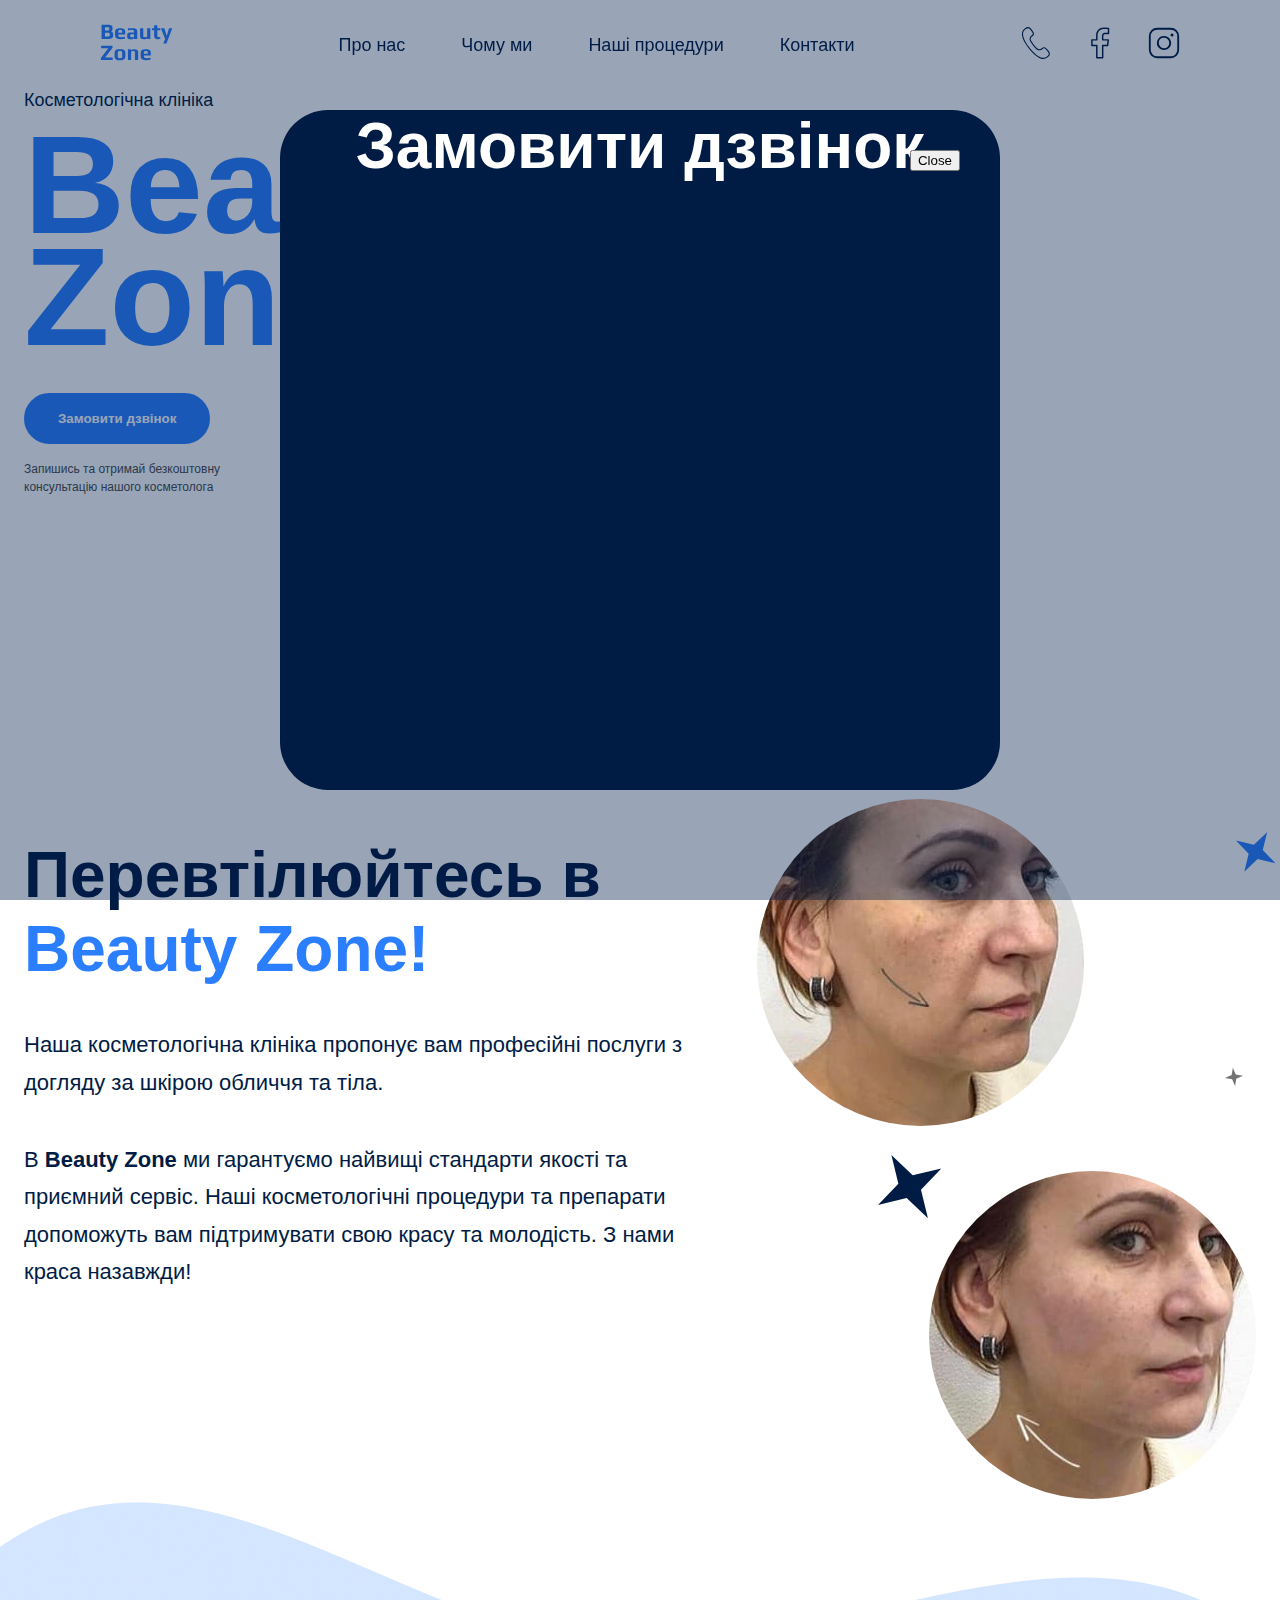
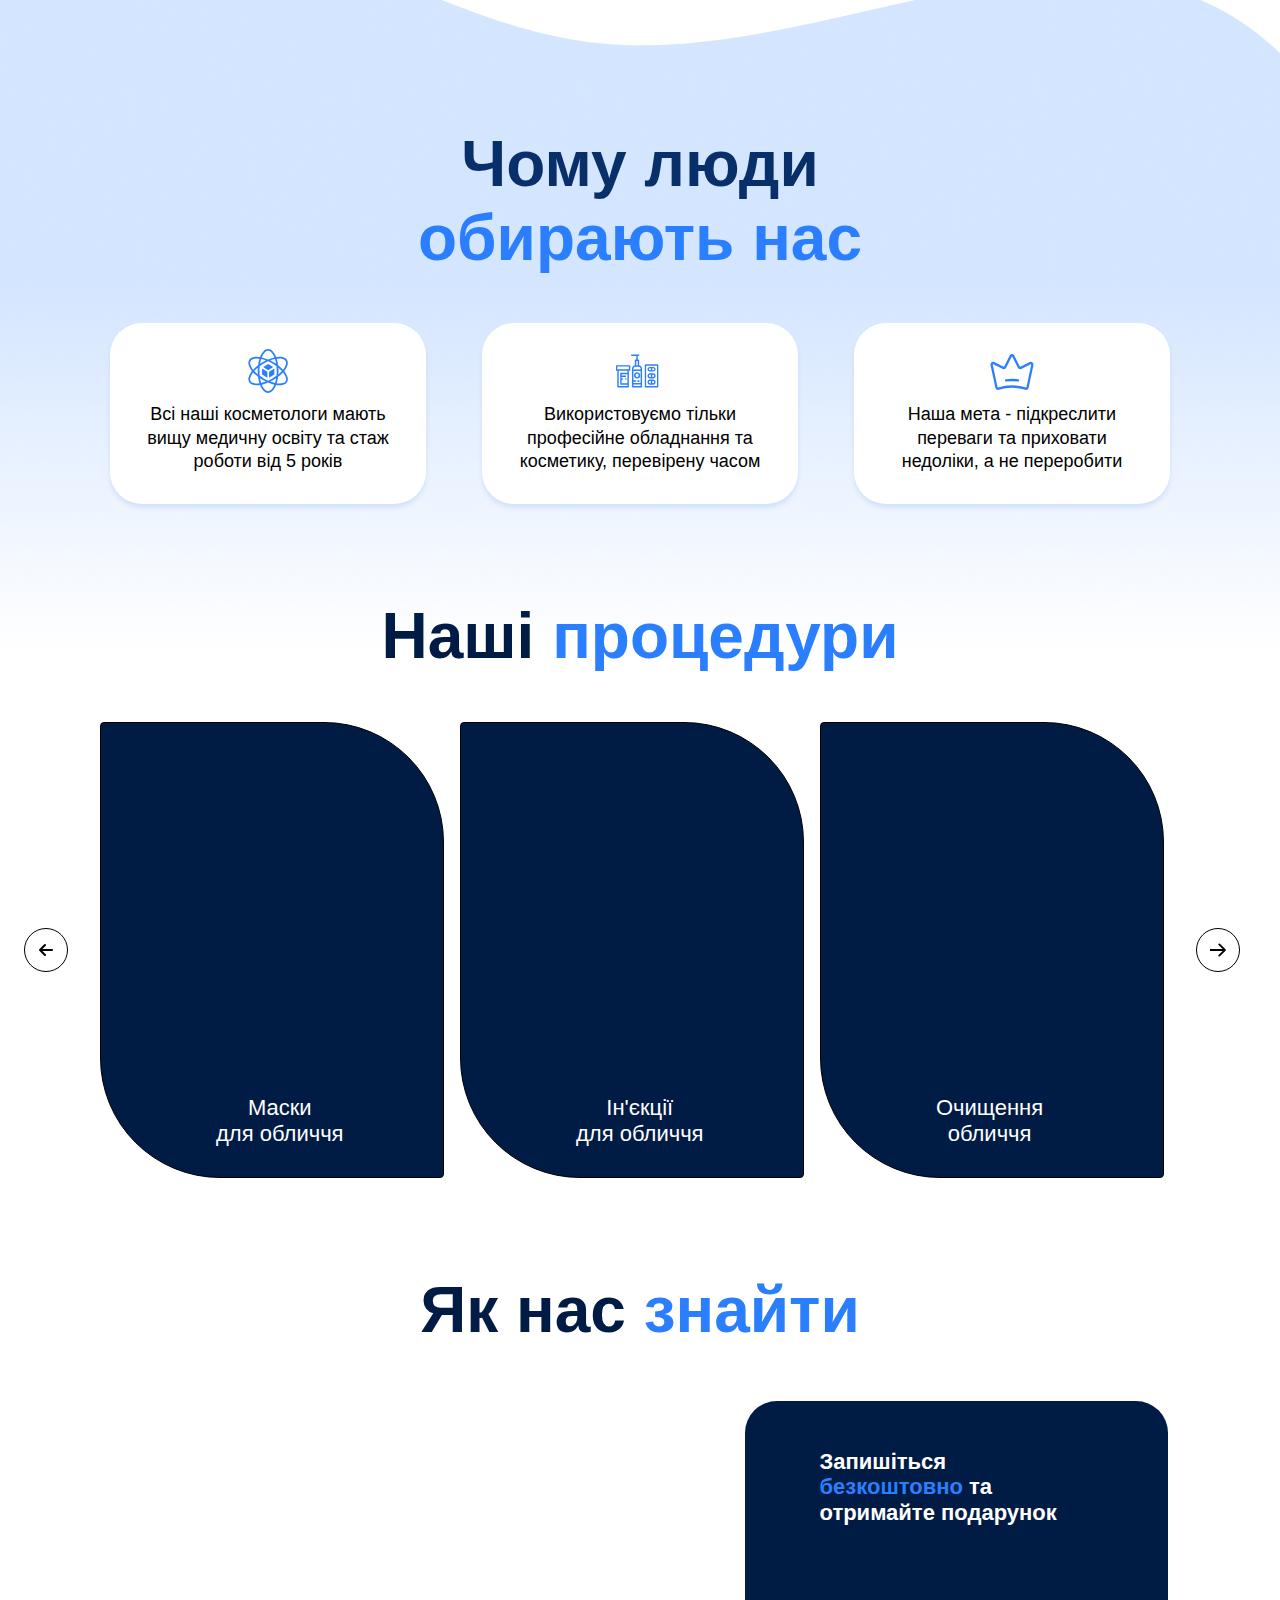
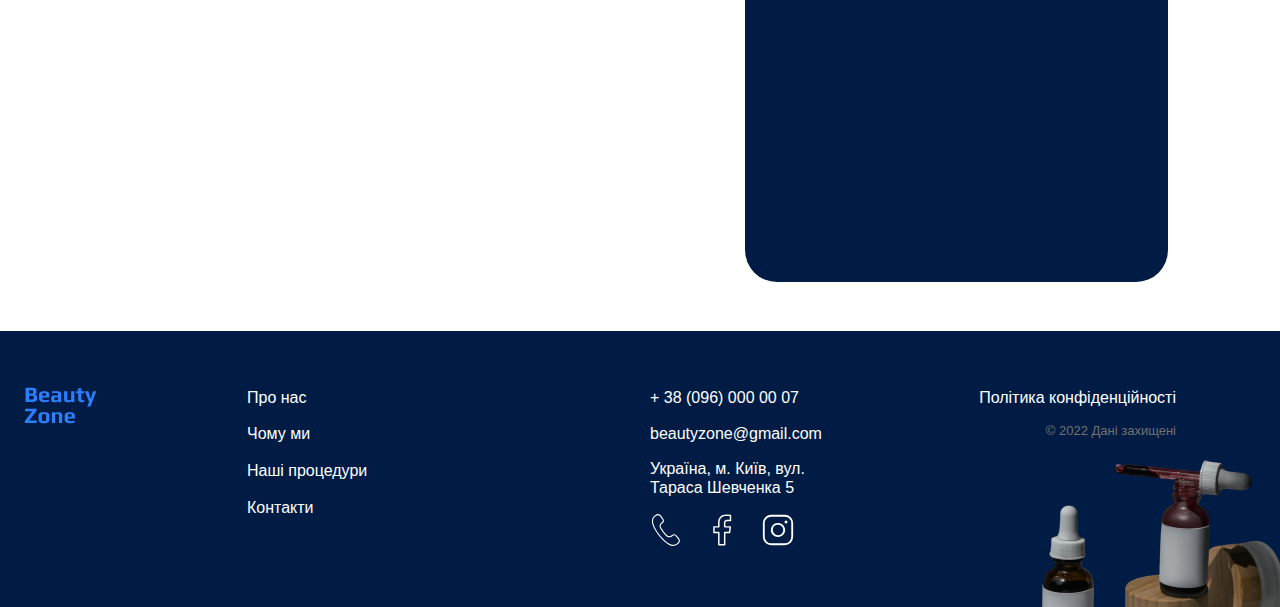
==== index.html @ 02f61cee "Added positions + js script" ====
<!DOCTYPE html>
<html lang="uk">
  <head>
    <meta charset="UTF-8" />
    <meta http-equiv="X-UA-Compatibe" content="IE=edge" />
    <meta name="viewport" content="width=device-width, initial-scale=1.0" />
    <title>beauty zone</title>
    <link rel="stylesheet" href="./Styles/styles.css" />
  </head>
  <body>
    <header class="header">
      <div class="header-container">
        <nav class="header-nav">
          <div class="header-logo">
            <a href="./index.html">
              <img src="./images/logo.svg" alt="logo beauty zone company" />
            </a>
          </div>
          <ul class="header-list">
            <li>
              <a class="header-links" href="#about_us_section">Про нас</a>
            </li>
            <li>
              <a class="header-links" href="#why_people_choose_us_section"
                >Чому ми</a
              >
            </li>
            <li>
              <a class="header-links" href="#Our_procedures_section"
                >Наші процедури</a
              >
            </li>
            <li>
              <a class="header-links" href="#our_location_section">Контакти</a>
            </li>
          </ul>
        </nav>
        <ul class="header-menu">
          <li>
            <a href="tel:+380960000007">
              <svg class="header-icon" width="32" height="32">
                <use href="./images/icons.svg#icon-Phone"></use>
              </svg>
            </a>
          </li>
          <li>
            <a href="https://www.facebook.com/" target="_blank">
              <svg class="header-icon" width="32" height="32">
                <use href="./images/icons.svg#icon-FB"></use>
              </svg>
            </a>
          </li>
          <li>
            <a href="https://www.instagram.com/" target="_blank">
              <svg class="header-icon" width="32" height="32">
                <use href="./images/icons.svg#icon-instagram"></use>
              </svg>
            </a>
          </li>
        </ul>
      </div>
    </header>
    <main>
      <section class="hero-section section">
        <div class="container">
          <div class="main-section-container">
            <p>Косметологічна клініка</p>
            <h1 class="hero-title">beauty zone</h1>
            <button class="modal-btn-open button-order" type="button">
              Замовити дзвінок
            </button>
            <p class="button-description">
              Запишись та отримай безкоштовну консультацію нашого косметолога
            </p>
          </div>
        </div>
      </section>
      <section class="section" id="about_us_section">
        <div class="container">
          <div class="about-us-container">
            <div class="about-us-content">
              <h2 class="about-us-title section-title">
                Перевтілюйтесь в
                <span class="brand-name-accent-light">beauty zone!</span>
              </h2>
              <p class="about-us-text">
                Наша косметологічна клініка пропонує вам професійні послуги з
                догляду за шкірою обличчя та тіла.
              </p>
              <p class="about-us-text">
                B <span class="brand-name-accent-dark">beauty zone</span> ми
                гарантуємо найвищі стандарти якості та приємний сервіс. Наші
                косметологічні процедури та препарати допоможуть вам
                підтримувати свою красу та молодість. З нами краса назавжди!
              </p>
            </div>
            <ol class="faces-exsample">
              <li class="face-before">
                <img
                  class="face-exsample"
                  src="./images/Face_exsample_before.jpg"
                  alt="Foto before"
                />
              </li>
              <li>
                <svg class="star-icon1" width="40" height="40">
                  <use href="./images/icons.svg#icon-Star"></use>
                </svg>
              </li>
              <li>
                <svg class="star-icon2" width="16" height="16">
                  <use href="./images/icons.svg#icon-Star"></use>
                </svg>
              </li>
              <li>
                <svg class="star-icon3" width="64" height="64">
                  <use href="./images/icons.svg#icon-Star"></use>
                </svg>
              </li>
              <li class="face-after">
                <img
                  class="face-exsample"
                  src="./images/face-exsample-after.jpg"
                  alt="Foto after"
                />
              </li>
            </ol>
          </div>
        </div>
      </section>
      <section class="why-us-section section" id="why_people_choose_us_section">
        <div class="container">
          <div class="our-advantages-container">
            <h2 class="why-people-choose-us-title section-title">
              Чому люди <br /><span class="accent">обирають нас</span>
            </h2>
            <ul class="our-advantages">
              <li class="advanteges-list">
                <div class="advanteges-icon">
                  <svg width="48" height="48">
                    <use href="./images/icons.svg#icon-science"></use>
                  </svg>
                </div>
                Всі наші косметологи мають вищу медичну освіту та стаж роботи
                від 5 років
              </li>
              <li class="advanteges-list">
                <div class="advanteges-icon">
                  <svg width="48" height="48">
                    <use href="./images/icons.svg#icon-medic"></use>
                  </svg>
                </div>
                Використовуємо тільки професійне обладнання та косметику,
                перевірену часом
              </li>
              <li class="advanteges-list">
                <div class="advanteges-icon">
                  <svg width="48" height="48">
                    <use href="./images/icons.svg#icon-crown"></use>
                  </svg>
                </div>
                Наша мета - підкреслити переваги та приховати недоліки, а не
                переробити
              </li>
            </ul>
          </div>
        </div>
      </section>
      <section
        class="Our-procedures-section section"
        id="Our_procedures_section"
      >
        <div class="container">
          <h2 class="procedures-title section-title">
            Наші <span class="accent">процедури</span>
          </h2>
          <div class="procedures-container">
            <button class="carousel-button" type="button">
              <svg width="16" height="16">
                <use href="./images/icons.svg#icon-arrow-left2"></use>
              </svg>
            </button>
            <ul class="Our_procedures_list">
              <li class="procedures-item">
                <article class="procedures-card">
                  <p class="card-text">Маски <br />для обличчя</p>
                </article>
              </li>
              <li class="procedures-item">
                <article class="procedures-card">
                  <p class="card-text">Ін'єкції <br />для обличчя</p>
                </article>
              </li>
              <li class="procedures-item">
                <article class="procedures-card">
                  <p class="card-text">Очищення <br />обличчя</p>
                </article>
              </li>
            </ul>
            <button class="carousel-button forward" type="button">
              <svg width="16" height="16">
                <use href="./images/icons.svg#icon-Arrow"></use>
              </svg>
            </button>
          </div>
        </div>
      </section>
      <section class="our-location section" id="our_location_section">
        <div class="container">
          <h2 class="section-title">
            Як нас <span class="accent">знайти</span>
          </h2>
          <div class="our-location-content">
            <iframe
              class="contact-us-map"
              src="https://www.google.com/maps/embed?pb=!1m18!1m12!1m3!1d555.0242548450634!2d30.774650626445712!3d50.50676668062471!2m3!1f0!2f0!3f0!3m2!1i1024!2i768!4f13.1!3m3!1m2!1s0x40d4d97de411b701%3A0x48116b28f7f00d94!2sTarasa%20Shevchenka%20St%2C%205%2C%20Brovary%2C%20Kyivs&#39;ka%20oblast%2C%20Ukraine%2C%2007400!5e0!3m2!1sen!2spl!4v1725484179858!5m2!1sen!2spl"
              width="600"
              height="482"
              style="border: 0"
              allowfullscreen=""
              loading="lazy"
              referrerpolicy="no-referrer-when-downgrade"
            ></iframe>
            <div class="submit-form">
              <p class="Contact_us">
                Запишіться <span class="accent">безкоштовно</span> та отримайте
                подарунок
              </p>
            </div>
          </div>
        </div>
      </section>
    </main>
    <footer class="footer">
      <div class="container">
        <div class="footer-container">
          <nav class="footer-nav">
            <div class="footer-logo">
              <a href="./index.html">
                <img src="./images/logo.svg" alt="logo beauty zone company" />
              </a>
            </div>
            <ul class="nav-list">
              <li>
                <a class="footer-links" href="#about_us_section">Про нас</a>
              </li>
              <li>
                <a class="footer-links" href="#why_people_choose_us_section"
                  >Чому ми</a
                >
              </li>
              <li>
                <a class="footer-links" href="#Our_procedures_section"
                  >Наші процедури</a
                >
              </li>
              <li>
                <a class="footer-links" href="#our_location_section"
                  >Контакти</a
                >
              </li>
            </ul>
          </nav>
          <address class="address">
            <ul class="address-list">
              <li>
                <a class="footer-links" href="tel:+380960000007"
                  >+ 38 (096) 000 00 07</a
                >
              </li>
              <li>
                <a class="footer-links" href="mailto:beautyzone@gmail.com"
                  >beautyzone@gmail.com</a
                >
              </li>
              <li>
                <a
                  class="footer-links"
                  href="https://maps.app.goo.gl/eYzPLFmR4K119grXA"
                  target="_blank"
                  >Україна, м. Київ, вул. Тараса Шевченка 5</a
                >
              </li>
              <ul class="footer-icons">
                <li>
                  <a href="tel:+380960000007">
                    <svg class="footer-icon" width="32" height="32">
                      <use href="./images/icons.svg#icon-Phone"></use>
                    </svg>
                  </a>
                </li>
                <li>
                  <a href="https://www.facebook.com/" target="_blank">
                    <svg class="footer-icon" width="32" height="32">
                      <use href="./images/icons.svg#icon-FB"></use>
                    </svg>
                  </a>
                </li>
                <li>
                  <a href="https://www.instagram.com/" target="_blank">
                    <svg class="footer-icon" width="32" height="32">
                      <use href="./images/icons.svg#icon-instagram"></use>
                    </svg>
                  </a>
                </li>
              </ul>
            </ul>
            <div class="address-info">
              <a class="footer-links" href="#">Політика конфіденційності</a>
              <p class="footer-copyright">&copy; 2022 Дані захищені</p>
            </div>
          </address>
        </div>
      </div>
    </footer>
    <div class="backdrop">
      <div class="modal">
        <button class="modal-btn-close" type="button">Close</button>

        <h2 class="modal-header">Замовити дзвінок</h2>
      </div>
    </div>
    <script src="./js/modal.js"></script>
  </body>
</html>
---- Styles/styles.css ----
/* Fonts */

@font-face {
  font-display: swap;
  font-family: "Play";
  font-style: normal;
  font-weight: 400;
  src: url("../fonts/play-v19-cyrillic_cyrillic-ext_latin-regular.woff2")
    format("woff2");
}

@font-face {
  font-display: swap;
  font-family: "Play";
  font-style: normal;
  font-weight: 700;
  src: url("../fonts/play-v19-cyrillic_cyrillic-ext_latin-700.woff2")
    format("woff2");
}
@font-face {
  font-display: swap;
  font-family: "Roboto";
  font-style: normal;
  font-weight: 400;
  src: url("../fonts/roboto-v32-cyrillic_cyrillic-ext_latin-regular.woff2")
    format("woff2");
}

@font-face {
  font-display: swap;
  font-family: "Roboto";
  font-style: normal;
  font-weight: 500;
  src: url("../fonts/roboto-v32-cyrillic_cyrillic-ext_latin-500.woff2")
    format("woff2");
}
/* Colors of project  */
:root {
  --Color-brand-light: #2b7fff;
  --Color-brand-dark: #011c44;
  --Color-white: #ffffff;
  --Color-black: #000000;
  --Color-grey: #747272;
  --Button-description: #4a4a4a;
}

/* Common styles */
*,
*::after,
*::before {
  box-sizing: border-box;
}
h1,
h2,
h3,
h4,
h5,
h6,
p {
  margin-top: 0;
}
a {
  display: inline-block;
}
ol,
ul {
  margin: 0;
  padding: 0;
  list-style-type: none;
}
.section {
  padding: 48px 0;
}
.container {
  width: 100%;
  max-width: 1288px;
  margin: 0 auto;
  padding: 0 24px;
}
/* Body */
body {
  color: var(--Color-brand-dark);
  font-family: "Roboto", sans-serif;
  font-size: 18px;
  font-weight: 400;
  line-height: 1.17;
  margin: 0;
  background-color: transparent;
}
address {
  font-style: normal;
}
/* header section */
.header {
  position: fixed;
  top: 0;
  width: 100%;
  z-index: 1;
  backdrop-filter: blur(10px);
}
.header-container {
  display: flex;
  align-items: center;
  gap: 20px;
  margin: 0 100px;

  padding: 24px 0;
}
.header-nav {
  display: flex;
  align-items: center;
  flex-grow: 1;
  gap: 20px;
}
.header-logo {
  flex-grow: 1;
}
.header-list {
  display: flex;
  align-items: center;
  flex-grow: 1;
  gap: 56px;
  justify-content: end;
}
.header-menu {
  display: flex;
  align-items: center;
  flex-grow: 1;
  gap: 32px;
  justify-content: right;
}
/* Header-links */
.header-links {
  color: var(--Color-brand-dark);
  text-decoration: none;
}
.header-links:hover {
  color: var(--Color-brand-light);
}
.header-icon {
  fill: var(--Color-brand-dark);
}

/* Main section */
.hero-section {
  position: relative;
  background-image: url("../Images/header-image.png");
  background-repeat: no-repeat;
  background-size: cover;
  padding-top: 90px;
}
.main-section-container {
  /* display: flex; */
  max-width: 529px;
  padding-bottom: 195px;
}
.main-content {
  max-width: 529px;
}

/* Hero title */
.hero-title {
  margin-bottom: 40px;
  color: var(--Color-brand-light);
  text-transform: capitalize;
  font-family: "Play", sans-serif;
  font-size: 140px;
  font-weight: 700;
  line-height: 0.8;
}

/* Button */
.button-order {
  padding: 16px 32px;
  margin-bottom: 16px;
  max-width: 219px;
  background: var(--Color-brand-light);
  border: 2px solid var(--Color-brand-light);
  border-radius: 32px;

  color: var(--Color-white);
  font-weight: 600;
  cursor: pointer;
}
.button-order:hover {
  background-color: transparent;
  color: var(--Color-brand-dark);
}
/* Button description */
.button-description {
  max-width: 219px;
  color: var(--Button-description);
  font-size: 12px;
  line-height: 1.5;
}

/* Titles of sections */
.section-title {
  font-family: "Play", sans-serif;
  color: var(--Color-brand-dark);
  text-align: center;
  font-size: 64px;
  font-weight: 700;
  line-height: 1.15;
}
/* Перевтілюйтесь в beauty zone!  section - ABOUT US */
.about-us-container {
  display: flex;
  gap: 32px;
}
.about-us-content {
  margin-top: 40px;
  max-width: 710px;
}
.about-us-title {
  margin-bottom: 40px;
  text-align: left;
}
.section-title .brand-name-accent-light {
  color: var(--Color-brand-light);
  text-transform: capitalize;
}
.about-us-text {
  margin-bottom: 40px;
  font-size: 22px;
  line-height: 1.7;
}
.about-us-text .brand-name-accent-dark {
  color: var(--Color-brand-dark);
  text-transform: capitalize;
  font-weight: 600;
}
.faces-exsample {
  position: relative;
  display: flex;
  flex-wrap: wrap;
}
.star-icon1 {
  position: absolute;
  top: 33px;
  right: -20px;
  fill: var(--Color-brand-light);
  rotate: -30deg;
}
.star-icon2 {
  position: absolute;
  top: 270px;
  right: 14px;
  fill: var(--Color-grey);
  rotate: 23deg;
}
.star-icon3 {
  position: absolute;
  top: 356px;
  left: 121px;
  fill: var(--Color-brand-dark);
}
.face-after {
  padding: 40px 0 0 172px;
}
.face-exsample {
  border: none;
  border-radius: 50%;
}
/* Чому люди обирають нас section */
.why-us-section {
  position: relative;
  padding-top: 176px;
}
.why-us-section::before {
  position: absolute;
  top: -50px;
  background-image: url("../images/background-why-us2.png");
  background-repeat: round;
  width: 100%;
  height: 1507px;
  content: "";
}
.why-people-choose-us-title {
  margin-bottom: 48px;
}
.section-title .accent {
  color: var(--Color-brand-light);
}
.our-advantages {
  display: flex;
  gap: 56px;
  justify-content: center;
  color: var(--Color-black);
  line-height: 1.3;
}
.advanteges-list {
  position: relative;
  box-shadow: 0px 4px 4px 0 #a8c6f561;
  /* border: 1px solid black; remove */
  border-radius: 32px;
  max-width: 316px;
  height: 181px;
  padding: 24px 32px;
  text-align: center;
  background-color: var(--Color-white);
}
.advanteges-icon {
  display: flex;
  align-items: center;
  justify-content: center;
  margin-bottom: 8px;
  fill: var(--Color-brand-light);
}
/* Наші процедури section */
.procedures-container {
  display: flex;
  align-items: center;
  gap: 32px;
}
.Our_procedures_list {
  display: flex;
  gap: 16px;
  justify-content: space-between;

  color: var(--Color-white);
  font-size: 22px;
}
.procedures-title {
  margin-bottom: 48px;
}
.procedures-item {
  flex-basis: calc((100% - 40px) / 3);
}
.procedures-card {
  display: flex;
  height: 456px;
  width: 344px;
  border: 1px solid var(--Color-black); /* remove */
  border-radius: 4px 120px;
  background-color: var(--Color-brand-dark);
}
.card-text {
  padding: 372px 77px 32px 115px;
  text-align: center;
}
/* Carousel button */

.carousel-button {
  display: flex;
  align-items: center;
  justify-content: center;
  flex-shrink: 0;
  width: 44px;
  height: 44px;
  background-color: transparent;
  border-radius: 50%;
  border: 1px solid var(--Color-black);
  fill: var(--Color-black);
  cursor: pointer;
}
.carousel-button:hover {
  background-color: var(--Color-brand-light);
  fill: var(--Color-white);
  border: 1px solid var(--Color-white);
}
.forward {
  rotate: 180deg;
}

/* Як нас знайти section */

.our-location-content {
  display: flex;
  gap: 32px;
  justify-content: center;
}
.submit-form {
  max-width: 423px;
  height: 481px;
  background-image: url("../Images/submit-dorm-background.png");
  background-color: var(--Color-brand-dark);
  padding: 48px 57px;
  border-radius: 32px;
}
.Contact_us {
  max-width: 310px;
  padding: 0px 18px 333px 18px;
  margin-bottom: 0px;

  color: var(--Color-white);
  font-size: 22px;
  font-weight: 600;
}
.contact-us-map {
  border-radius: 32px;
}
.Contact_us .accent {
  color: var(--Color-brand-light);
}
/* Footer */
.footer {
  position: relative;
  padding: 56px 0;
  margin: 0;
  background-image: url("../Images/footer-background.png");
  background-repeat: no-repeat;
  background-size: cover;
  background-position: center;
  background-color: var(--Color-brand-dark);
}
.footer::after {
  position: absolute;
  right: 0;
  bottom: 0;
  background-image: url("../images/footer-image.png");
  background-repeat: no-repeat;
  width: 247px;
  height: 152px;
  content: "";
}

.footer-container {
  display: flex;
  gap: 20px;
}
.footer-nav,
.address {
  display: flex;
  flex-basis: 50%;
  gap: 20px;
  justify-content: flex-start;
}
.footer-logo,
.nav-list,
.address-list {
  flex-basis: 50%;
  max-width: 203px;
}
.footer-icons {
  display: flex;
  gap: 24px;
}
.footer-links {
  margin-bottom: 16px;
  color: var(--Color-white);
  text-decoration: none;
  font-size: 16px;
}
.footer-links:hover {
  color: var(--Color-brand-light);
}
.footer-icon {
  fill: var(--Color-white);
}
.address-info {
  flex-basis: 50%;
  text-align: end;
}

.footer-copyright {
  color: var(--Color-grey);
  font-size: 13px;
}
.backdrop {
  position: fixed;
  z-index: 2;
  top: 0;
  right: 0;
  bottom: 0;
  left: 0;
  display: flex;
  align-items: center;
  justify-content: center;
  background-color: rgba(1, 31, 74, 0.4);
}
.backdrop.is-hidden {
  opacity: 0;
  visibility: hidden;
  pointer-events: none;
}
.modal {
  position: relative;
  width: 720px;
  height: 680px;
  background-image: url(../Images/submit-dorm-background.png);
  background-color: var(--Color-brand-dark);
  border-radius: 48px;
}
.modal-btn-close {
  position: absolute;
  top: 40px;
  right: 40px;
}
.modal-content {
  max-width: 435px;
}
.modal-text {
  color: var(--Color-white);
  text-align: center;
}
.modal-header {
  font-family: "Play", sans-serif;
  color: var(--Color-white);
  text-align: center;
  font-size: 64px;
  font-weight: 700;
  line-height: 1.15;
}
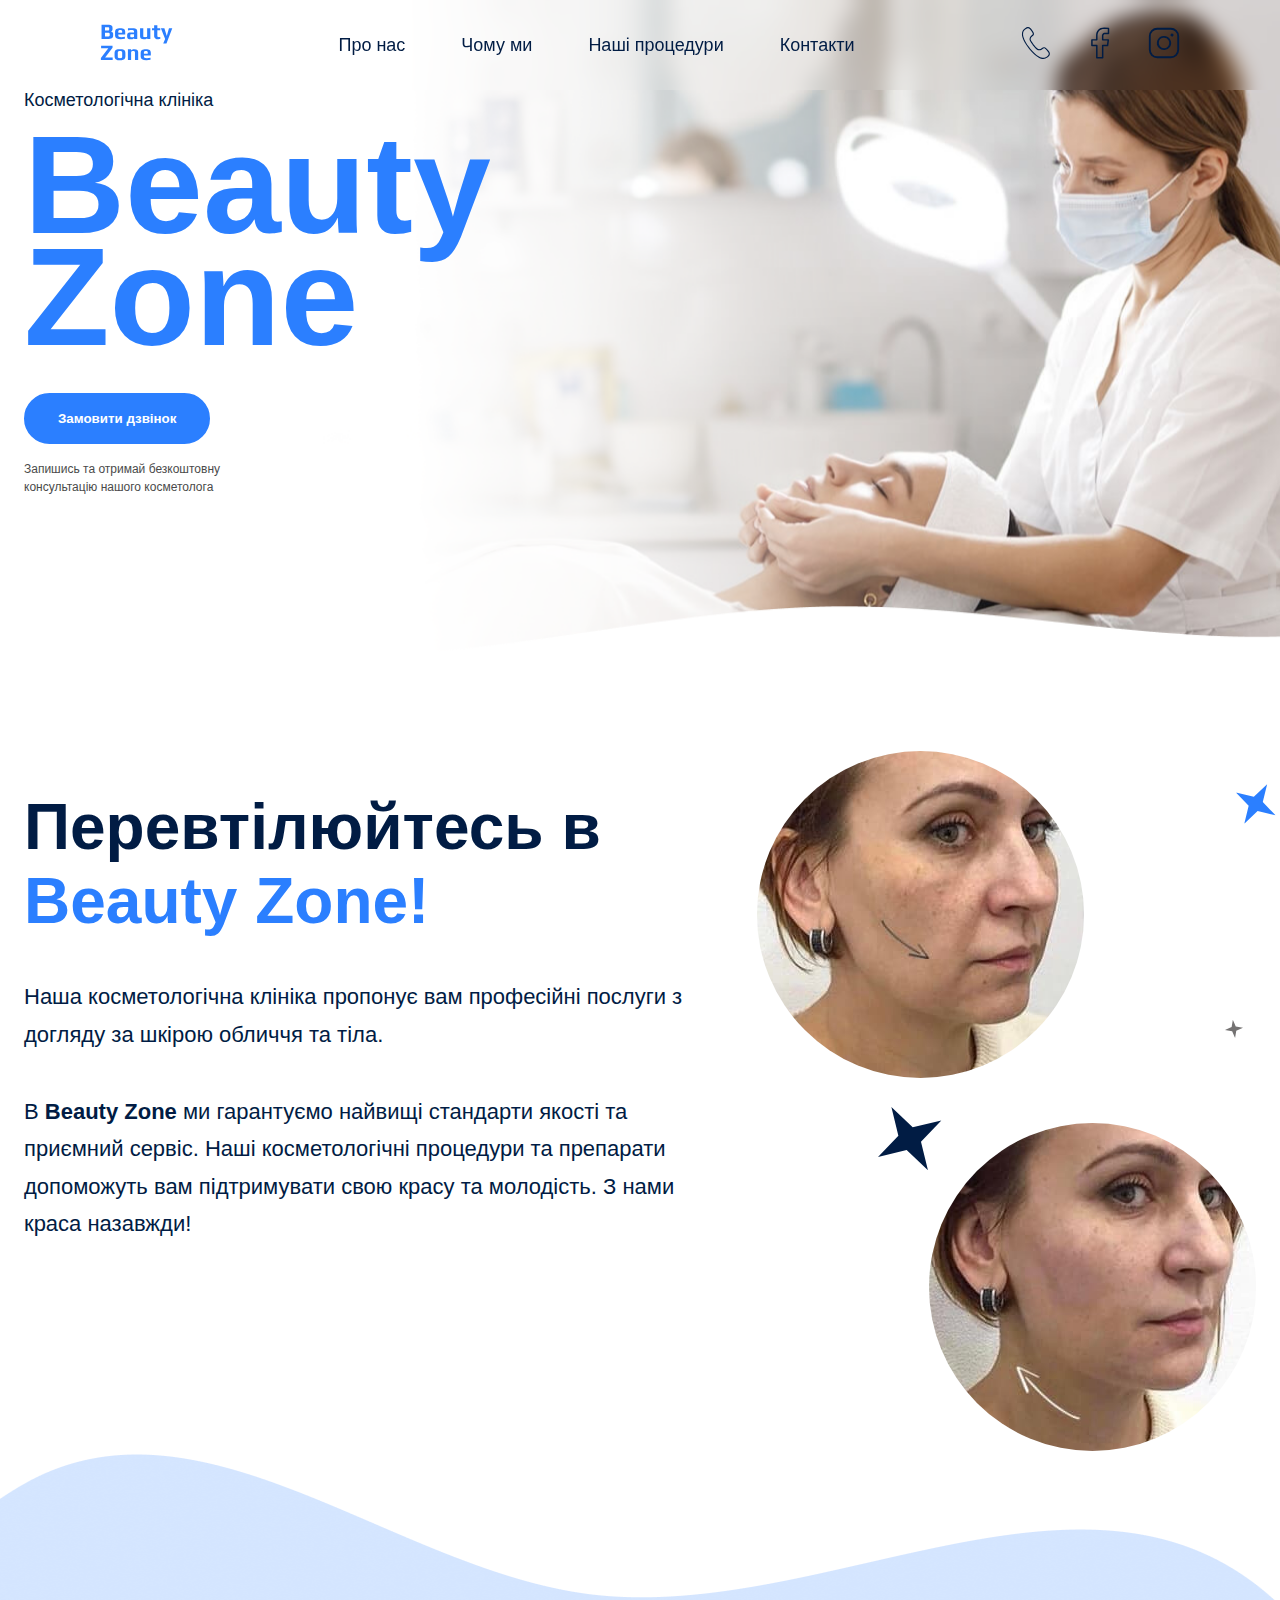
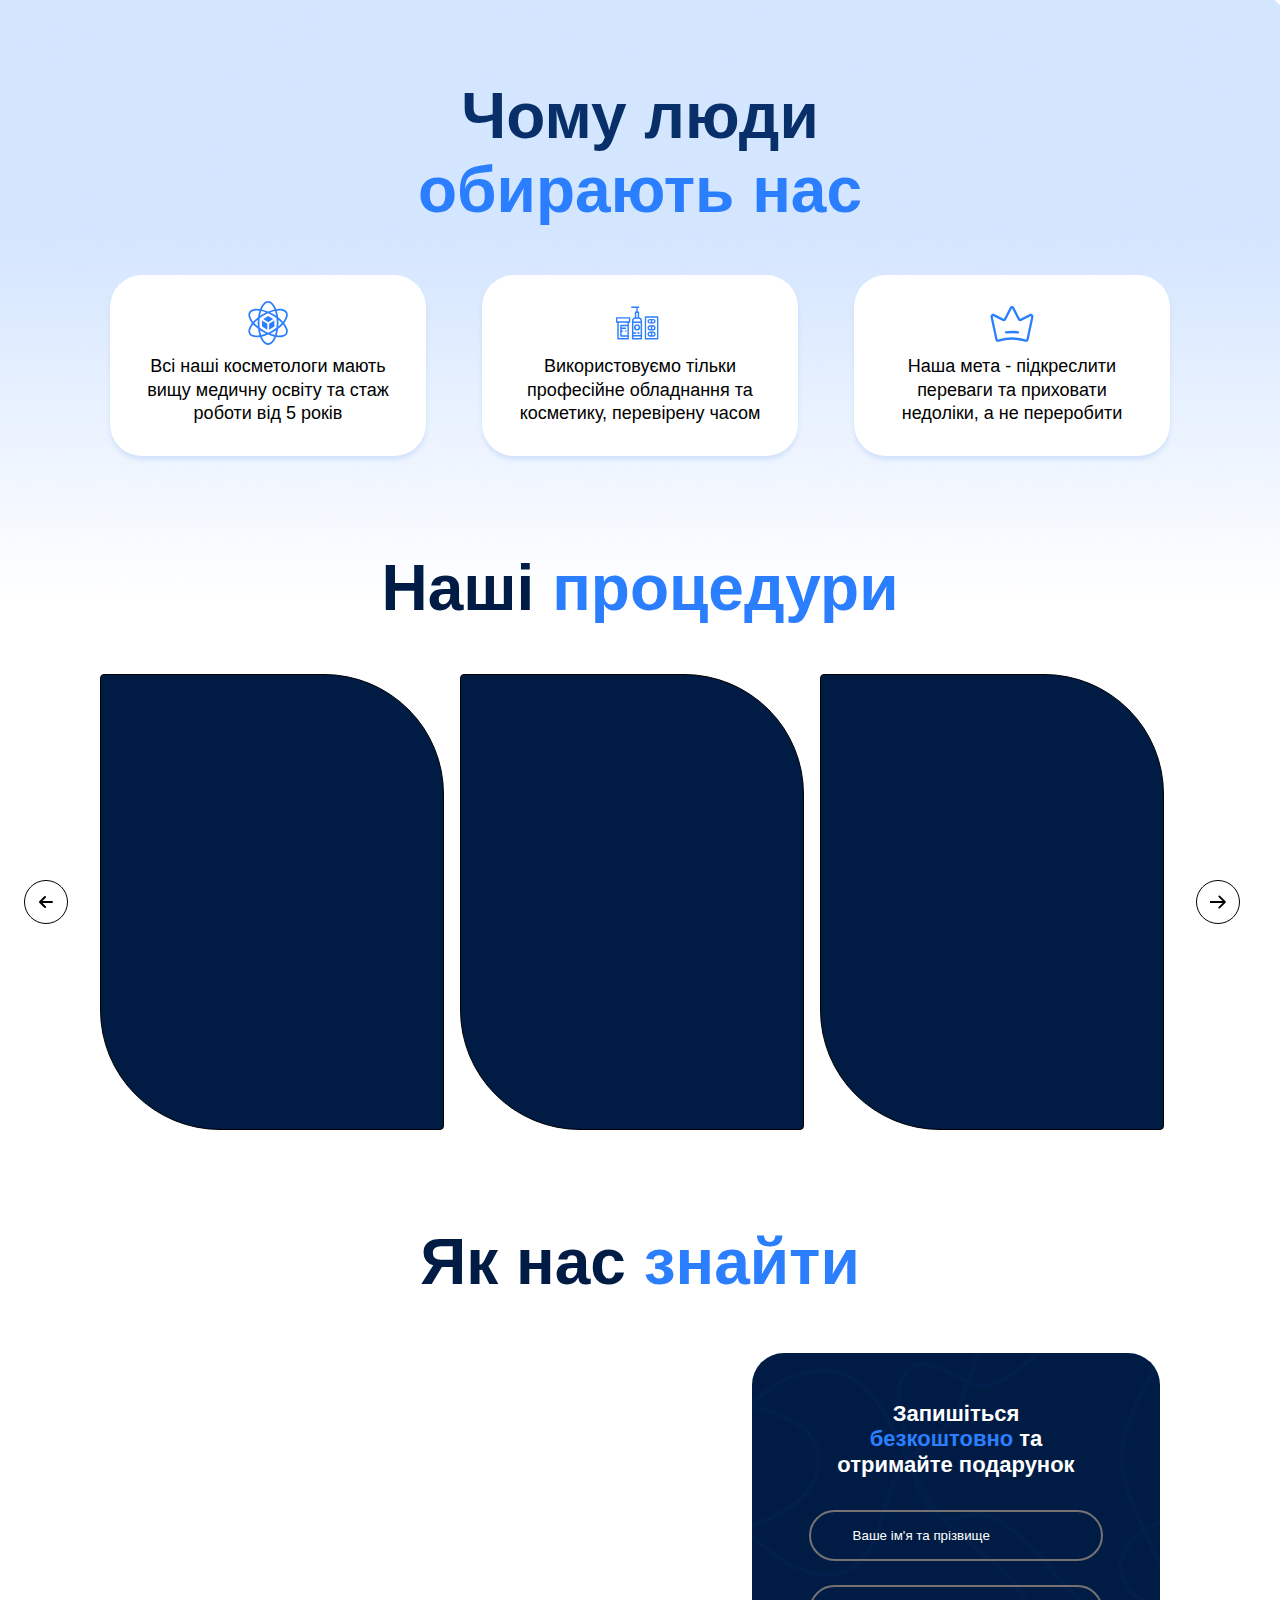
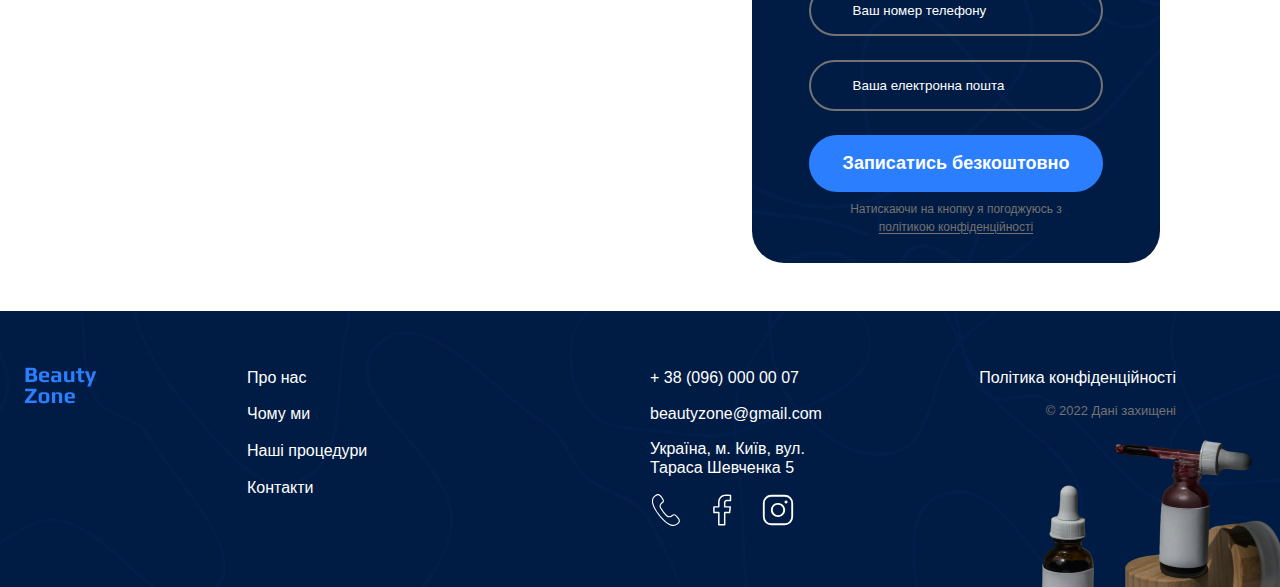
==== commit 11e21841: "Complete filling form" ====
--- a/index.html
+++ b/index.html
@@ -21,14 +21,10 @@
               <a class="header-links" href="#about_us_section">Про нас</a>
             </li>
             <li>
-              <a class="header-links" href="#why_people_choose_us_section"
-                >Чому ми</a
-              >
+              <a class="header-links" href="#why_people_choose_us_section">Чому ми</a>
             </li>
             <li>
-              <a class="header-links" href="#Our_procedures_section"
-                >Наші процедури</a
-              >
+              <a class="header-links" href="#Our_procedures_section">Наші процедури</a>
             </li>
             <li>
               <a class="header-links" href="#our_location_section">Контакти</a>
@@ -66,16 +62,12 @@
           <div class="main-section-container">
             <p>Косметологічна клініка</p>
             <h1 class="hero-title">beauty zone</h1>
-            <button class="modal-btn-open button-order" type="button">
-              Замовити дзвінок
-            </button>
-            <p class="button-description">
-              Запишись та отримай безкоштовну консультацію нашого косметолога
-            </p>
-          </div>
-        </div>
-      </section>
-      <section class="section" id="about_us_section">
+            <button class="modal-btn-open button-order" type="button">Замовити дзвінок</button>
+            <p class="button-description">Запишись та отримай безкоштовну консультацію нашого косметолога</p>
+          </div>
+        </div>
+      </section>
+      <section class="about-us-section section" id="about_us_section">
         <div class="container">
           <div class="about-us-container">
             <div class="about-us-content">
@@ -84,23 +76,17 @@
                 <span class="brand-name-accent-light">beauty zone!</span>
               </h2>
               <p class="about-us-text">
-                Наша косметологічна клініка пропонує вам професійні послуги з
-                догляду за шкірою обличчя та тіла.
+                Наша косметологічна клініка пропонує вам професійні послуги з догляду за шкірою обличчя та тіла.
               </p>
               <p class="about-us-text">
-                B <span class="brand-name-accent-dark">beauty zone</span> ми
-                гарантуємо найвищі стандарти якості та приємний сервіс. Наші
-                косметологічні процедури та препарати допоможуть вам
-                підтримувати свою красу та молодість. З нами краса назавжди!
+                B <span class="brand-name-accent-dark">beauty zone</span> ми гарантуємо найвищі стандарти якості та
+                приємний сервіс. Наші косметологічні процедури та препарати допоможуть вам підтримувати свою красу та
+                молодість. З нами краса назавжди!
               </p>
             </div>
             <ol class="faces-exsample">
               <li class="face-before">
-                <img
-                  class="face-exsample"
-                  src="./images/Face_exsample_before.jpg"
-                  alt="Foto before"
-                />
+                <img class="face-exsample" src="./images/Face_exsample_before.jpg" alt="Foto before" />
               </li>
               <li>
                 <svg class="star-icon1" width="40" height="40">
@@ -118,11 +104,7 @@
                 </svg>
               </li>
               <li class="face-after">
-                <img
-                  class="face-exsample"
-                  src="./images/face-exsample-after.jpg"
-                  alt="Foto after"
-                />
+                <img class="face-exsample" src="./images/face-exsample-after.jpg" alt="Foto after" />
               </li>
             </ol>
           </div>
@@ -141,8 +123,7 @@
                     <use href="./images/icons.svg#icon-science"></use>
                   </svg>
                 </div>
-                Всі наші косметологи мають вищу медичну освіту та стаж роботи
-                від 5 років
+                Всі наші косметологи мають вищу медичну освіту та стаж роботи від 5 років
               </li>
               <li class="advanteges-list">
                 <div class="advanteges-icon">
@@ -150,8 +131,7 @@
                     <use href="./images/icons.svg#icon-medic"></use>
                   </svg>
                 </div>
-                Використовуємо тільки професійне обладнання та косметику,
-                перевірену часом
+                Використовуємо тільки професійне обладнання та косметику, перевірену часом
               </li>
               <li class="advanteges-list">
                 <div class="advanteges-icon">
@@ -159,21 +139,15 @@
                     <use href="./images/icons.svg#icon-crown"></use>
                   </svg>
                 </div>
-                Наша мета - підкреслити переваги та приховати недоліки, а не
-                переробити
+                Наша мета - підкреслити переваги та приховати недоліки, а не переробити
               </li>
             </ul>
           </div>
         </div>
       </section>
-      <section
-        class="Our-procedures-section section"
-        id="Our_procedures_section"
-      >
-        <div class="container">
-          <h2 class="procedures-title section-title">
-            Наші <span class="accent">процедури</span>
-          </h2>
+      <section class="Our-procedures-section section" id="Our_procedures_section">
+        <div class="container">
+          <h2 class="procedures-title section-title">Наші <span class="accent">процедури</span></h2>
           <div class="procedures-container">
             <button class="carousel-button" type="button">
               <svg width="16" height="16">
@@ -207,26 +181,44 @@
       </section>
       <section class="our-location section" id="our_location_section">
         <div class="container">
-          <h2 class="section-title">
-            Як нас <span class="accent">знайти</span>
-          </h2>
+          <h2 class="section-title">Як нас <span class="accent">знайти</span></h2>
           <div class="our-location-content">
             <iframe
               class="contact-us-map"
               src="https://www.google.com/maps/embed?pb=!1m18!1m12!1m3!1d555.0242548450634!2d30.774650626445712!3d50.50676668062471!2m3!1f0!2f0!3f0!3m2!1i1024!2i768!4f13.1!3m3!1m2!1s0x40d4d97de411b701%3A0x48116b28f7f00d94!2sTarasa%20Shevchenka%20St%2C%205%2C%20Brovary%2C%20Kyivs&#39;ka%20oblast%2C%20Ukraine%2C%2007400!5e0!3m2!1sen!2spl!4v1725484179858!5m2!1sen!2spl"
               width="600"
-              height="482"
+              height="510"
               style="border: 0"
               allowfullscreen=""
               loading="lazy"
               referrerpolicy="no-referrer-when-downgrade"
             ></iframe>
+         <form name="contact-form" autocomplete="on" novalidate>
             <div class="submit-form">
-              <p class="Contact_us">
-                Запишіться <span class="accent">безкоштовно</span> та отримайте
-                подарунок
-              </p>
-            </div>
+         <p class="modal-text">Запишіться <span class="accent">безкоштовно</span> та отримайте подарунок</p>
+        <for name="contact-form" autocomplete="on" novalidate >
+           <div class="form-field">
+            <label class="form-label hidden" for="user-name">ім'я</label>
+            <input class="form-input" type="text" id="user-name" name="user-name" placeholder="Ваше ім'я та прізвище" />
+          </div>
+
+          <div class="form-field">
+            <label class="form-label hidden" for="user-tel">Телефон</label>
+            <input class="form-input" type="tel" name="user-tel" id="user-tel" placeholder="Ваш номер телефону" />
+          </div>
+
+          <div class="form-field">
+            <label class="form-label hidden" for=" user-mail">Електронна пошта</label>
+            <input class="form-input" type="email" name="user-mail" id="user-mail" placeholder="Ваша електронна пошта" />
+          </div>
+
+          <button class="form-button" type="submit">Записатись безкоштовно</button>
+          <p class="form-terms">
+            Натискаючи на кнопку я погоджуюсь з
+            <a class="form-terms-link" href="#">політикою конфіденційності</a>
+          </p>
+       </div>
+          </form>
           </div>
         </div>
       </section>
@@ -245,39 +237,26 @@
                 <a class="footer-links" href="#about_us_section">Про нас</a>
               </li>
               <li>
-                <a class="footer-links" href="#why_people_choose_us_section"
-                  >Чому ми</a
-                >
-              </li>
-              <li>
-                <a class="footer-links" href="#Our_procedures_section"
-                  >Наші процедури</a
-                >
-              </li>
-              <li>
-                <a class="footer-links" href="#our_location_section"
-                  >Контакти</a
-                >
+                <a class="footer-links" href="#why_people_choose_us_section">Чому ми</a>
+              </li>
+              <li>
+                <a class="footer-links" href="#Our_procedures_section">Наші процедури</a>
+              </li>
+              <li>
+                <a class="footer-links" href="#our_location_section">Контакти</a>
               </li>
             </ul>
           </nav>
           <address class="address">
             <ul class="address-list">
               <li>
-                <a class="footer-links" href="tel:+380960000007"
-                  >+ 38 (096) 000 00 07</a
-                >
-              </li>
-              <li>
-                <a class="footer-links" href="mailto:beautyzone@gmail.com"
-                  >beautyzone@gmail.com</a
-                >
-              </li>
-              <li>
-                <a
-                  class="footer-links"
-                  href="https://maps.app.goo.gl/eYzPLFmR4K119grXA"
-                  target="_blank"
+                <a class="footer-links" href="tel:+380960000007">+ 38 (096) 000 00 07</a>
+              </li>
+              <li>
+                <a class="footer-links" href="mailto:beautyzone@gmail.com">beautyzone@gmail.com</a>
+              </li>
+              <li>
+                <a class="footer-links" href="https://maps.app.goo.gl/eYzPLFmR4K119grXA" target="_blank"
                   >Україна, м. Київ, вул. Тараса Шевченка 5</a
                 >
               </li>
@@ -313,11 +292,38 @@
         </div>
       </div>
     </footer>
-    <div class="backdrop">
+    <div class="backdrop is-hidden">
       <div class="modal">
-        <button class="modal-btn-close" type="button">Close</button>
-
+        <button class="modal-btn-close" type="button" >
+          <img src="./images/close.svg" alt="Close" />
+        </button>
         <h2 class="modal-header">Замовити дзвінок</h2>
+          <form name="contact-form" autocomplete="on" novalidate>
+            <div class="modal-form">
+         <p class="modal-text">Запишіться <span class="accent">безкоштовно</span> та отримайте подарунок</p>
+        <for name="contact-form" autocomplete="on" novalidate >
+           <div class="form-field">
+            <label class="form-label hidden" for="user-name">ім'я</label>
+            <input class="form-input" type="text" id="user-name" name="user-name" placeholder="Ваше ім'я та прізвище" />
+          </div>
+
+          <div class="form-field">
+            <label class="form-label hidden" for="user-tel">Телефон</label>
+            <input class="form-input" type="tel" name="user-tel" id="user-tel" placeholder="Ваш номер телефону" />
+          </div>
+
+          <div class="form-field">
+            <label class="form-label hidden" for=" user-mail">Електронна пошта</label>
+            <input class="form-input" type="email" name="user-mail" id="user-mail" placeholder="Ваша електронна пошта" />
+          </div>
+
+          <button class="form-button" type="submit">Записатись безкоштовно</button>
+          <p class="form-terms">
+            Натискаючи на кнопку я погоджуюсь з
+            <a class="form-terms-link" href="#">політикою конфіденційності</a>
+          </p>
+       </div>
+          </form>
       </div>
     </div>
     <script src="./js/modal.js"></script>
--- a/Styles/styles.css
+++ b/Styles/styles.css
@@ -5,8 +5,7 @@
   font-family: "Play";
   font-style: normal;
   font-weight: 400;
-  src: url("../fonts/play-v19-cyrillic_cyrillic-ext_latin-regular.woff2")
-    format("woff2");
+  src: url("../fonts/play-v19-cyrillic_cyrillic-ext_latin-regular.woff2") format("woff2");
 }
 
 @font-face {
@@ -14,16 +13,14 @@
   font-family: "Play";
   font-style: normal;
   font-weight: 700;
-  src: url("../fonts/play-v19-cyrillic_cyrillic-ext_latin-700.woff2")
-    format("woff2");
+  src: url("../fonts/play-v19-cyrillic_cyrillic-ext_latin-700.woff2") format("woff2");
 }
 @font-face {
   font-display: swap;
   font-family: "Roboto";
   font-style: normal;
   font-weight: 400;
-  src: url("../fonts/roboto-v32-cyrillic_cyrillic-ext_latin-regular.woff2")
-    format("woff2");
+  src: url("../fonts/roboto-v32-cyrillic_cyrillic-ext_latin-regular.woff2") format("woff2");
 }
 
 @font-face {
@@ -31,8 +28,7 @@
   font-family: "Roboto";
   font-style: normal;
   font-weight: 500;
-  src: url("../fonts/roboto-v32-cyrillic_cyrillic-ext_latin-500.woff2")
-    format("woff2");
+  src: url("../fonts/roboto-v32-cyrillic_cyrillic-ext_latin-500.woff2") format("woff2");
 }
 /* Colors of project  */
 :root {
@@ -86,6 +82,7 @@
   line-height: 1.17;
   margin: 0;
   background-color: transparent;
+  cursor: default;
 }
 address {
   font-style: normal;
@@ -103,7 +100,6 @@
   align-items: center;
   gap: 20px;
   margin: 0 100px;
-
   padding: 24px 0;
 }
 .header-nav {
@@ -133,18 +129,24 @@
 .header-links {
   color: var(--Color-brand-dark);
   text-decoration: none;
+  transition: color 0.3s, transform 0.3s;
 }
 .header-links:hover {
   color: var(--Color-brand-light);
+  transform: scale(1.1);
 }
 .header-icon {
   fill: var(--Color-brand-dark);
+  transition: transform 1s;
+}
+.header-icon:hover {
+  transform: scale(1.2);
 }
 
 /* Main section */
 .hero-section {
   position: relative;
-  background-image: url("../Images/header-image.png");
+  background-image: url("../images/header-image.png");
   background-repeat: no-repeat;
   background-size: cover;
   padding-top: 90px;
@@ -177,14 +179,15 @@
   background: var(--Color-brand-light);
   border: 2px solid var(--Color-brand-light);
   border-radius: 32px;
-
   color: var(--Color-white);
   font-weight: 600;
   cursor: pointer;
+  transition: background-color 0.7s, color 0.7s, transform 0.7s;
 }
 .button-order:hover {
   background-color: transparent;
   color: var(--Color-brand-dark);
+  transform: scale(1.1);
 }
 /* Button description */
 .button-description {
@@ -204,6 +207,9 @@
   line-height: 1.15;
 }
 /* Перевтілюйтесь в beauty zone!  section - ABOUT US */
+.about-us-section {
+  padding-top: 0;
+}
 .about-us-container {
   display: flex;
   gap: 32px;
@@ -241,6 +247,9 @@
   right: -20px;
   fill: var(--Color-brand-light);
   rotate: -30deg;
+  animation-name: stars-spin;
+  animation-duration: 20s;
+  animation-iteration-count: infinite;
 }
 .star-icon2 {
   position: absolute;
@@ -248,12 +257,26 @@
   right: 14px;
   fill: var(--Color-grey);
   rotate: 23deg;
+  animation-name: stars-spin;
+  animation-duration: 20s;
+  animation-iteration-count: infinite;
 }
 .star-icon3 {
   position: absolute;
   top: 356px;
   left: 121px;
   fill: var(--Color-brand-dark);
+  animation-name: stars-spin;
+  animation-duration: 20s;
+  animation-iteration-count: infinite;
+}
+@keyframes stars-spin {
+  0% {
+    transform: rotate(0);
+  }
+  100% {
+    transform: rotate(360deg);
+  }
 }
 .face-after {
   padding: 40px 0 0 172px;
@@ -274,6 +297,7 @@
   background-repeat: round;
   width: 100%;
   height: 1507px;
+  pointer-events: none;
   content: "";
 }
 .why-people-choose-us-title {
@@ -334,10 +358,19 @@
   border: 1px solid var(--Color-black); /* remove */
   border-radius: 4px 120px;
   background-color: var(--Color-brand-dark);
+  transition: transform 0.3s;
+}
+.procedures-card:hover {
+  transform: scale(1.05);
 }
 .card-text {
+  opacity: 0;
   padding: 372px 77px 32px 115px;
   text-align: center;
+  transition: opacity 0.7s;
+}
+.card-text:hover {
+  opacity: 1;
 }
 /* Carousel button */
 
@@ -353,13 +386,14 @@
   border: 1px solid var(--Color-black);
   fill: var(--Color-black);
   cursor: pointer;
+  transition: background-color 0.7s, fill 0.7s;
 }
 .carousel-button:hover {
   background-color: var(--Color-brand-light);
   fill: var(--Color-white);
   border: 1px solid var(--Color-white);
 }
-.forward {
+.carousel-button.forward {
   rotate: 180deg;
 }
 
@@ -372,8 +406,8 @@
 }
 .submit-form {
   max-width: 423px;
-  height: 481px;
-  background-image: url("../Images/submit-dorm-background.png");
+  height: 510px;
+  background-image: url("../images/submit-dorm-background.png");
   background-color: var(--Color-brand-dark);
   padding: 48px 57px;
   border-radius: 32px;
@@ -398,7 +432,7 @@
   position: relative;
   padding: 56px 0;
   margin: 0;
-  background-image: url("../Images/footer-background.png");
+  background-image: url("../images/footer-background.png");
   background-repeat: no-repeat;
   background-size: cover;
   background-position: center;
@@ -441,12 +475,18 @@
   color: var(--Color-white);
   text-decoration: none;
   font-size: 16px;
+  transition: color 0.3s, transform 0.3s;
 }
 .footer-links:hover {
   color: var(--Color-brand-light);
+  transform: scale(1.1);
 }
 .footer-icon {
   fill: var(--Color-white);
+  transition: transform 1s;
+}
+.footer-icon:hover {
+  transform: scale(1.2);
 }
 .address-info {
   flex-basis: 50%;
@@ -467,7 +507,9 @@
   display: flex;
   align-items: center;
   justify-content: center;
+  padding: 20px 0;
   background-color: rgba(1, 31, 74, 0.4);
+  transition: opacity 0.7s, visibility 0.7s;
 }
 .backdrop.is-hidden {
   opacity: 0;
@@ -476,23 +518,31 @@
 }
 .modal {
   position: relative;
-  width: 720px;
-  height: 680px;
-  background-image: url(../Images/submit-dorm-background.png);
+  width: 100%;
+  max-width: 800px;
+  height: 100%;
+  max-height: 730px;
+  padding: 42px 144px;
+  background-image: url(../images/submit-dorm-background.png);
   background-color: var(--Color-brand-dark);
   border-radius: 48px;
+  overflow-y: auto;
 }
 .modal-btn-close {
   position: absolute;
   top: 40px;
   right: 40px;
-}
-.modal-content {
+  fill: var(--Color-white);
+  background-color: transparent;
+  cursor: pointer;
+  border: none;
+  transition: transform 0.5s;
+}
+.modal-btn-close:hover {
+  transform: scale(1.3);
+}
+.modal-btn-close .modal-content {
   max-width: 435px;
-}
-.modal-text {
-  color: var(--Color-white);
-  text-align: center;
 }
 .modal-header {
   font-family: "Play", sans-serif;
@@ -502,3 +552,83 @@
   font-weight: 700;
   line-height: 1.15;
 }
+.modal-form {
+  margin: 0 auto;
+  max-width: 310px;
+  width: 100%;
+  max-height: 409px;
+  height: 100%;
+}
+.modal-text {
+  max-width: 274px;
+  margin: 0 auto 32px;
+  color: var(--Color-white);
+  font-size: 22px;
+  font-weight: 600;
+  text-align: center;
+}
+.modal-text .accent {
+  color: var(--Color-brand-light);
+}
+/* Form */
+.form-field {
+  margin-bottom: 24px;
+}
+.form-label {
+  display: block;
+}
+.form-input {
+  padding: 16px 42px;
+  width: 100%;
+  border: 2px solid var(--Color-grey);
+  border-radius: 32px;
+  background-color: transparent;
+}
+.form-input:focus {
+  background-color: var(--Color-grey);
+  outline: none;
+}
+.form-input::placeholder {
+  color: var(--Color-white);
+}
+.form-input:focus::placeholder {
+  color: var(--Color-white);
+}
+.form-button {
+  display: block;
+  margin: 0 auto 8px;
+  padding: 16px 32px;
+  width: 100%;
+  background: var(--Color-brand-light);
+  border: 2px solid var(--Color-brand-light);
+  border-radius: 32px;
+  color: var(--Color-white);
+  font-weight: 600;
+  font-size: 18px;
+  cursor: pointer;
+  transition: background-color 0.7s, color 0.7s, transform 0.7s;
+}
+.form-button:hover {
+  background-color: transparent;
+  transform: scale(1.1);
+}
+.form-terms {
+  margin: 0 auto;
+  max-width: 213px;
+  font-size: 12px;
+  line-height: 1.5;
+  text-align: center;
+  color: var(--Color-grey);
+}
+.hidden {
+  position: absolute;
+  left: -10000px;
+  top: auto;
+  width: 1px;
+  height: 1px;
+  overflow: hidden;
+}
+.form-terms-link {
+  color: var(--Color-grey);
+  text-underline-offset: 2px;
+}
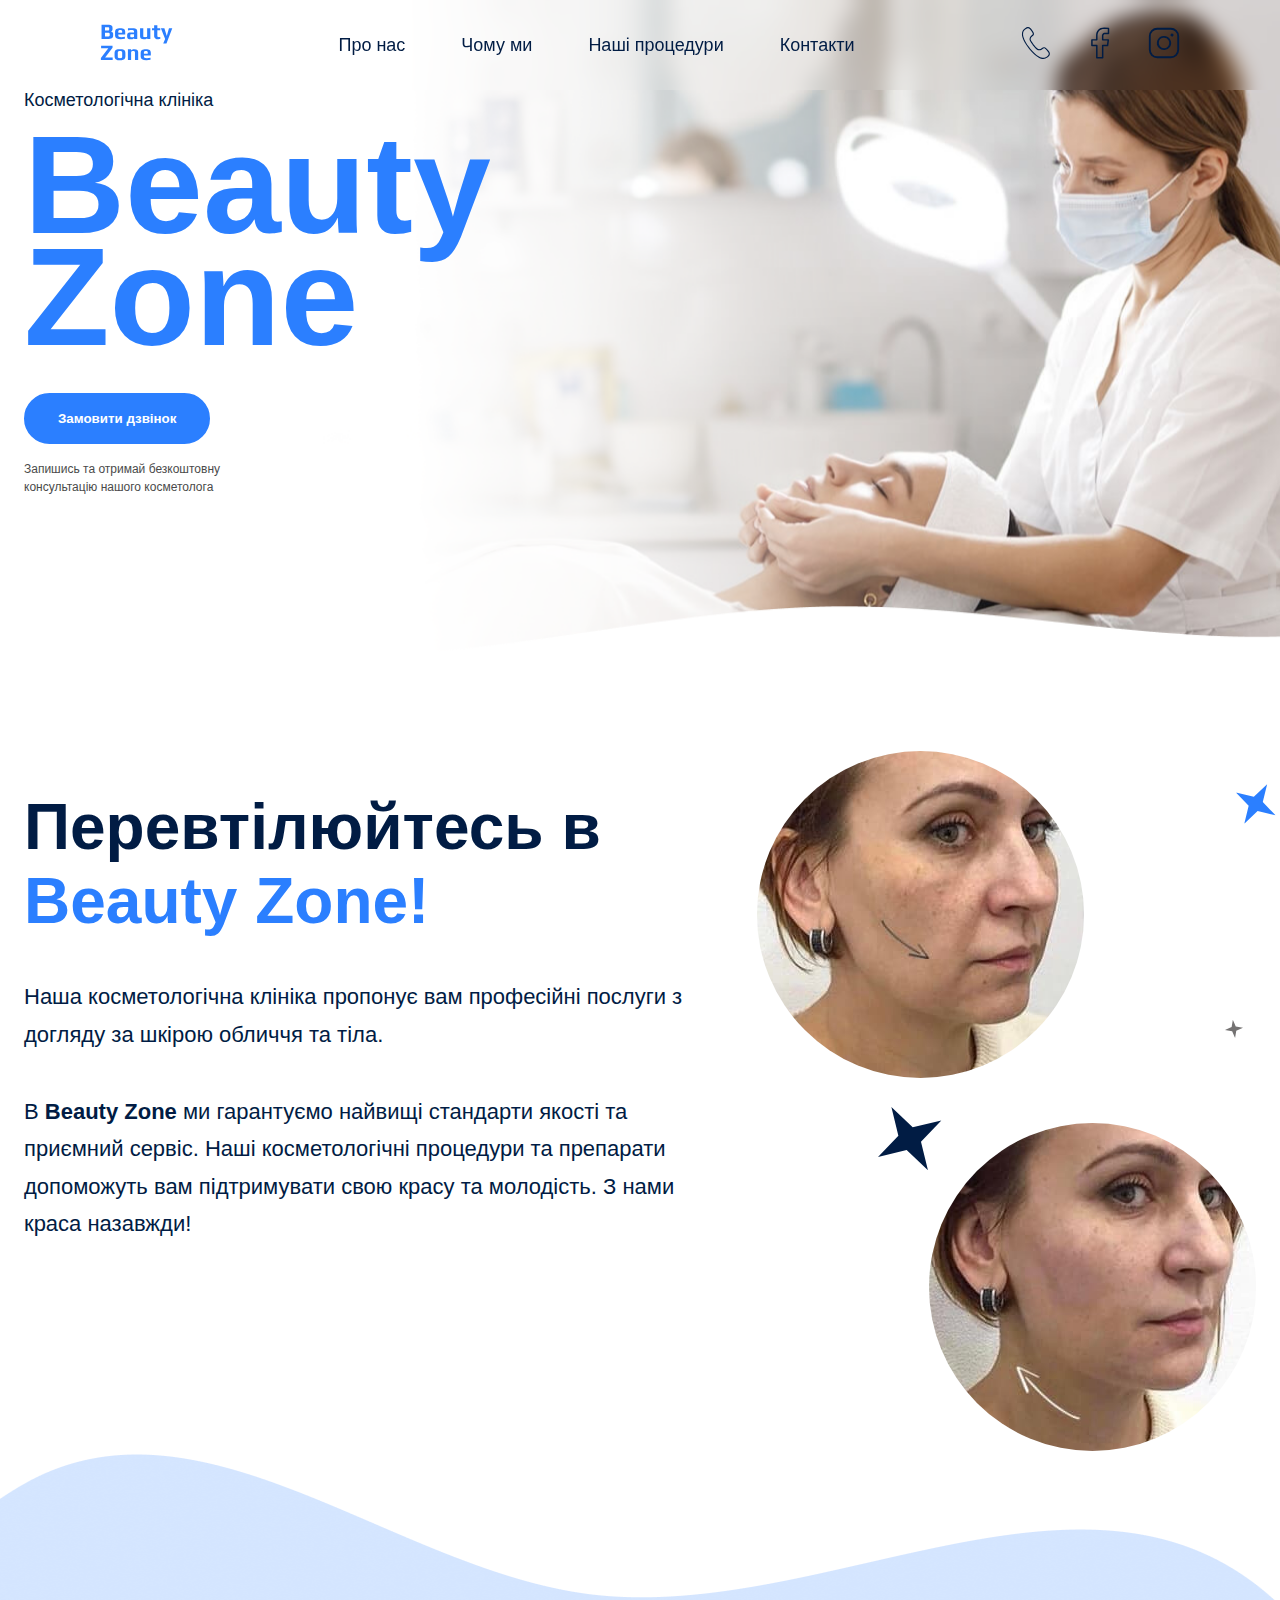
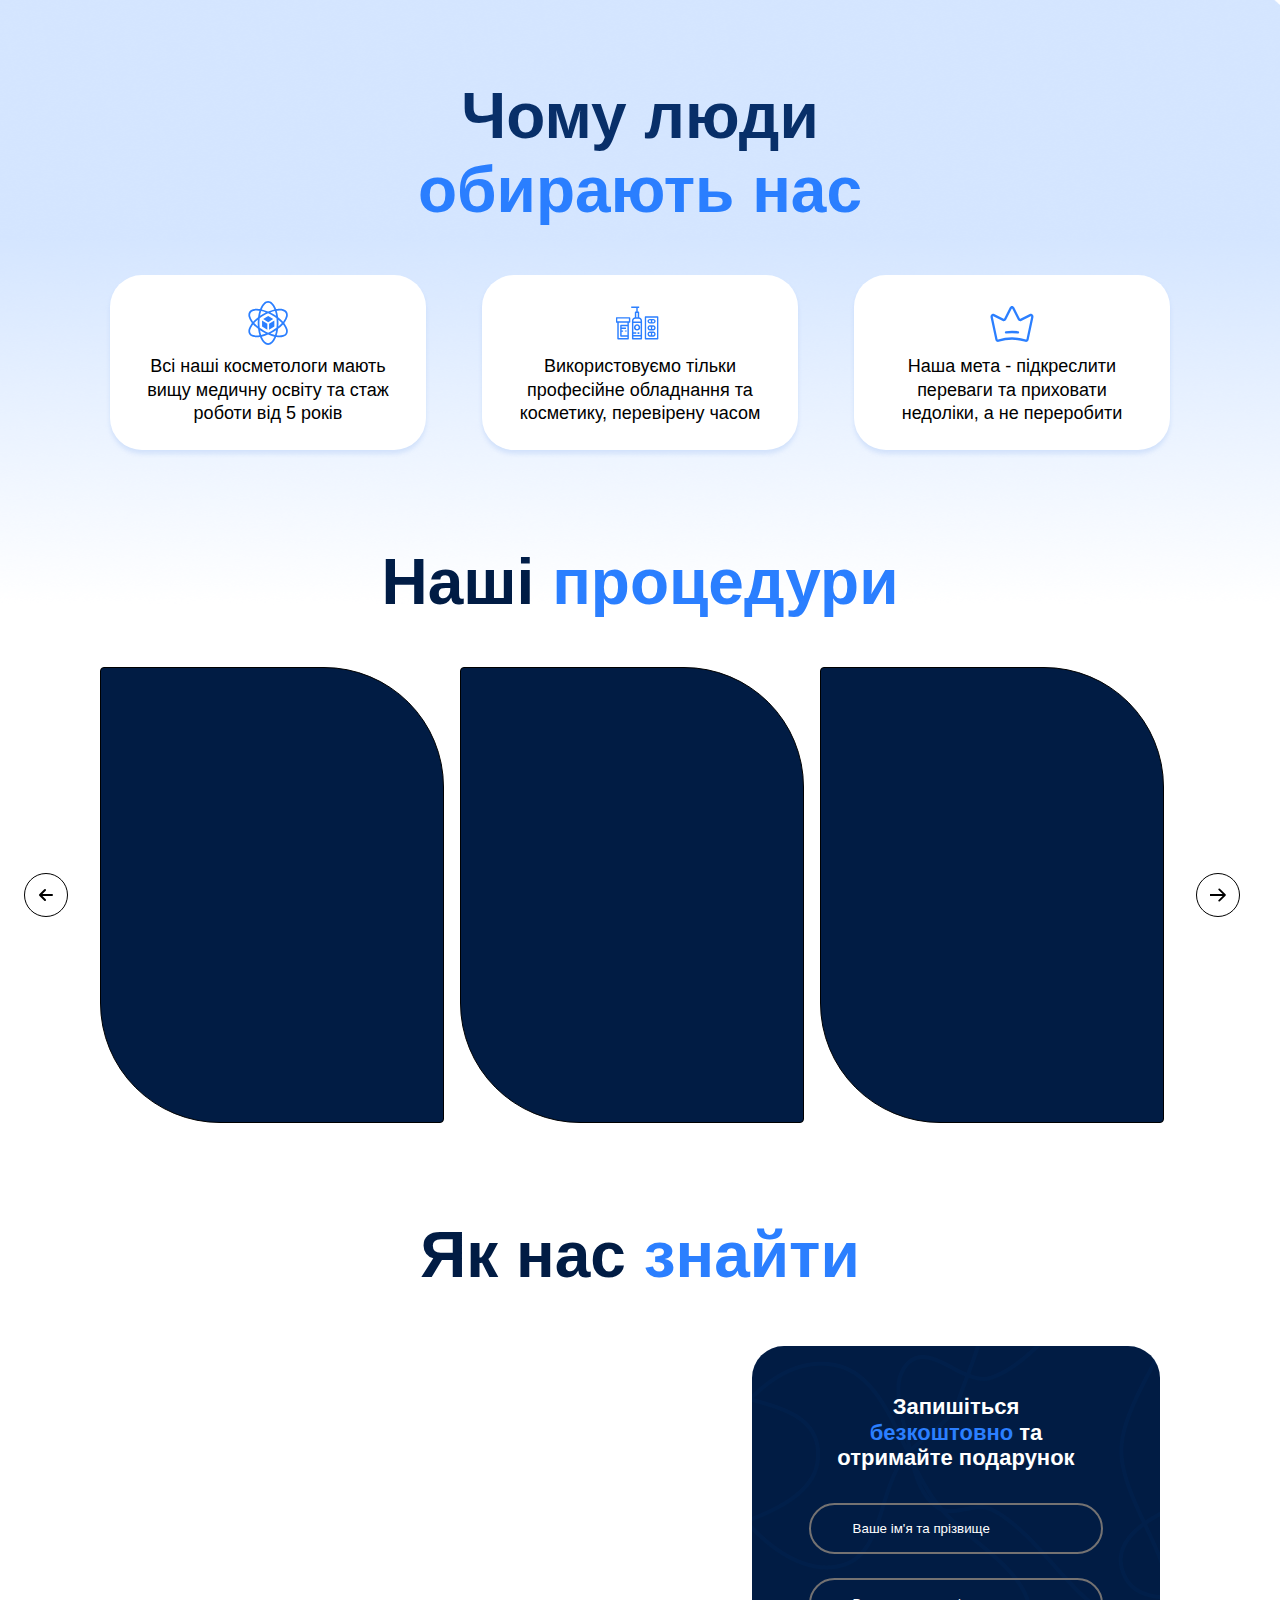
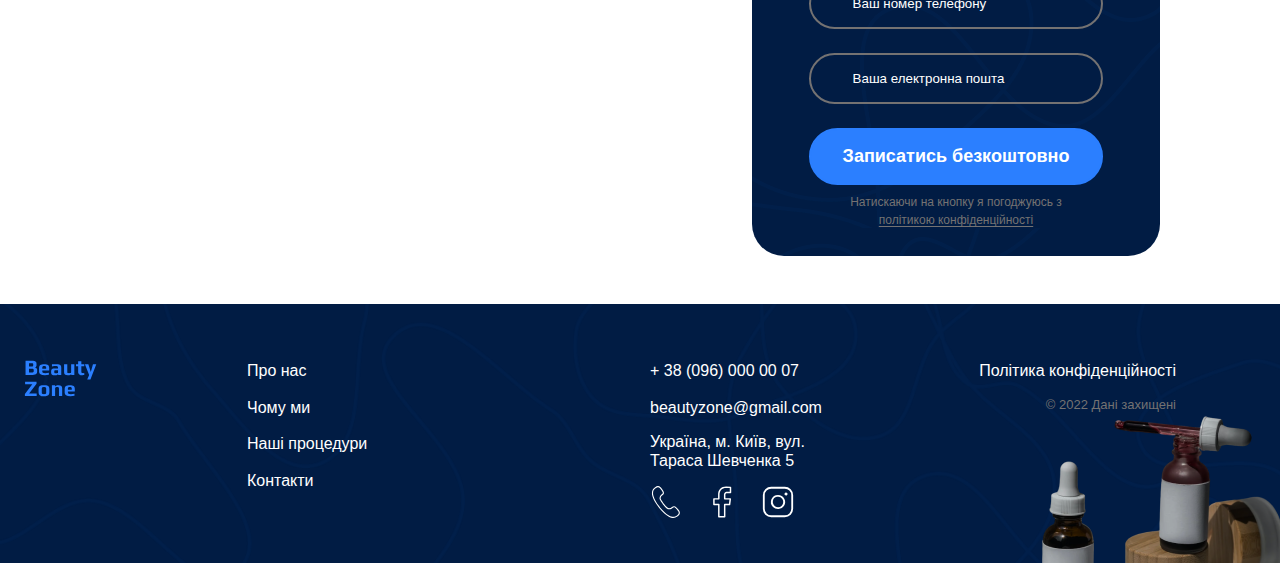
==== commit 5f8de2b1: "Added form validation rules throughout patternHTML" ====
--- a/index.html
+++ b/index.html
@@ -193,32 +193,43 @@
               loading="lazy"
               referrerpolicy="no-referrer-when-downgrade"
             ></iframe>
-         <form name="contact-form" autocomplete="on" novalidate>
-            <div class="submit-form">
-         <p class="modal-text">Запишіться <span class="accent">безкоштовно</span> та отримайте подарунок</p>
-        <for name="contact-form" autocomplete="on" novalidate >
-           <div class="form-field">
-            <label class="form-label hidden" for="user-name">ім'я</label>
-            <input class="form-input" type="text" id="user-name" name="user-name" placeholder="Ваше ім'я та прізвище" />
-          </div>
-
-          <div class="form-field">
-            <label class="form-label hidden" for="user-tel">Телефон</label>
-            <input class="form-input" type="tel" name="user-tel" id="user-tel" placeholder="Ваш номер телефону" />
-          </div>
-
-          <div class="form-field">
-            <label class="form-label hidden" for=" user-mail">Електронна пошта</label>
-            <input class="form-input" type="email" name="user-mail" id="user-mail" placeholder="Ваша електронна пошта" />
-          </div>
-
-          <button class="form-button" type="submit">Записатись безкоштовно</button>
-          <p class="form-terms">
-            Натискаючи на кнопку я погоджуюсь з
-            <a class="form-terms-link" href="#">політикою конфіденційності</a>
-          </p>
-       </div>
-          </form>
+            <form name=" contact-form" autocomplete="on" novalidate>
+              <div class="submit-form">
+                <p class="modal-text">Запишіться <span class="accent">безкоштовно</span> та отримайте подарунок</p>
+                <div class="form-field">
+                  <label class="form-label hidden" for="user-name">ім'я</label>
+                  <input
+                    class="form-input"
+                    type="text"
+                    id="user-name"
+                    name="user-name"
+                    placeholder="Ваше ім'я та прізвище"
+                  />
+                </div>
+
+                <div class="form-field">
+                  <label class="form-label hidden" for="user-tel">Телефон</label>
+                  <input class="form-input" type="tel" name="user-tel" id="user-tel" placeholder="Ваш номер телефону" />
+                </div>
+
+                <div class="form-field">
+                  <label class="form-label hidden" for=" user-mail">Електронна пошта</label>
+                  <input
+                    class="form-input"
+                    type="email"
+                    name="user-mail"
+                    id="user-mail"
+                    placeholder="Ваша електронна пошта"
+                  />
+                </div>
+
+                <button class="form-button" type="submit">Записатись безкоштовно</button>
+                <p class="form-terms">
+                  Натискаючи на кнопку я погоджуюсь з
+                  <a class="form-terms-link" href="#">політикою конфіденційності</a>
+                </p>
+              </div>
+            </form>
           </div>
         </div>
       </section>
@@ -260,29 +271,29 @@
                   >Україна, м. Київ, вул. Тараса Шевченка 5</a
                 >
               </li>
-              <ul class="footer-icons">
-                <li>
-                  <a href="tel:+380960000007">
-                    <svg class="footer-icon" width="32" height="32">
-                      <use href="./images/icons.svg#icon-Phone"></use>
-                    </svg>
-                  </a>
-                </li>
-                <li>
-                  <a href="https://www.facebook.com/" target="_blank">
-                    <svg class="footer-icon" width="32" height="32">
-                      <use href="./images/icons.svg#icon-FB"></use>
-                    </svg>
-                  </a>
-                </li>
-                <li>
-                  <a href="https://www.instagram.com/" target="_blank">
-                    <svg class="footer-icon" width="32" height="32">
-                      <use href="./images/icons.svg#icon-instagram"></use>
-                    </svg>
-                  </a>
-                </li>
-              </ul>
+            </ul>
+            <ul class="footer-icons">
+              <li>
+                <a href="tel:+380960000007">
+                  <svg class="footer-icon" width="32" height="32">
+                    <use href="./images/icons.svg#icon-Phone"></use>
+                  </svg>
+                </a>
+              </li>
+              <li>
+                <a href="https://www.facebook.com/" target="_blank">
+                  <svg class="footer-icon" width="32" height="32">
+                    <use href="./images/icons.svg#icon-FB"></use>
+                  </svg>
+                </a>
+              </li>
+              <li>
+                <a href="https://www.instagram.com/" target="_blank">
+                  <svg class="footer-icon" width="32" height="32">
+                    <use href="./images/icons.svg#icon-instagram"></use>
+                  </svg>
+                </a>
+              </li>
             </ul>
             <div class="address-info">
               <a class="footer-links" href="#">Політика конфіденційності</a>
@@ -294,36 +305,61 @@
     </footer>
     <div class="backdrop is-hidden">
       <div class="modal">
-        <button class="modal-btn-close" type="button" >
+        <button class="modal-btn-close" type="button">
           <img src="./images/close.svg" alt="Close" />
         </button>
         <h2 class="modal-header">Замовити дзвінок</h2>
-          <form name="contact-form" autocomplete="on" novalidate>
-            <div class="modal-form">
-         <p class="modal-text">Запишіться <span class="accent">безкоштовно</span> та отримайте подарунок</p>
-        <for name="contact-form" autocomplete="on" novalidate >
-           <div class="form-field">
-            <label class="form-label hidden" for="user-name">ім'я</label>
-            <input class="form-input" type="text" id="user-name" name="user-name" placeholder="Ваше ім'я та прізвище" />
-          </div>
-
-          <div class="form-field">
-            <label class="form-label hidden" for="user-tel">Телефон</label>
-            <input class="form-input" type="tel" name="user-tel" id="user-tel" placeholder="Ваш номер телефону" />
-          </div>
-
-          <div class="form-field">
-            <label class="form-label hidden" for=" user-mail">Електронна пошта</label>
-            <input class="form-input" type="email" name="user-mail" id="user-mail" placeholder="Ваша електронна пошта" />
-          </div>
-
-          <button class="form-button" type="submit">Записатись безкоштовно</button>
-          <p class="form-terms">
-            Натискаючи на кнопку я погоджуюсь з
-            <a class="form-terms-link" href="#">політикою конфіденційності</a>
-          </p>
-       </div>
-          </form>
+        <form name="contact-form" autocomplete="off">
+          <div class="modal-form">
+            <p class="modal-text">Запишіться <span class="accent">безкоштовно</span> та отримайте подарунок</p>
+            <div class="form-field">
+              <label class="form-label hidden" for="user-name">ім'я</label>
+              <input
+                class="form-input"
+                type="text"
+                id="user-name"
+                name="user-name"
+                placeholder="Ваше ім'я та прізвище"
+                minlength="2"
+                maxlength="40"
+                pattern="^[Є-ЯҐа-їґ]+\s[Є-ЯҐа-їґ]+$"
+                required
+              />
+            </div>
+
+            <div class="form-field">
+              <label class="form-label hidden" for="user-tel">Телефон</label>
+              <input
+                class="form-input"
+                type="tel"
+                name="user-tel"
+                id="user-tel"
+                placeholder="Номер телефону (у форматі +380..........)"
+                pattern="^\+[0-9]{12}"
+                required
+              />
+            </div>
+
+            <div class="form-field">
+              <label class="form-label hidden" for=" user-mail">Електронна пошта</label>
+              <input
+                class="form-input"
+                type="email"
+                name="user-mail"
+                id="user-mail"
+                placeholder="Ваша електронна пошта"
+                pattern="[^@\s]+@[^@\s]+"
+                required
+              />
+            </div>
+
+            <button class="form-button" type="submit">Записатись безкоштовно</button>
+            <p class="form-terms">
+              Натискаючи на кнопку я погоджуюсь з
+              <a class="form-terms-link" href="#">політикою конфіденційності</a>
+            </p>
+          </div>
+        </form>
       </div>
     </div>
     <script src="./js/modal.js"></script>
--- a/Styles/styles.css
+++ b/Styles/styles.css
@@ -113,9 +113,11 @@
 }
 .header-list {
   display: flex;
+  flex-wrap: wrap;
   align-items: center;
   flex-grow: 1;
-  gap: 56px;
+  max-width: 525px;
+  gap: 28px 56px;
   justify-content: end;
 }
 .header-menu {
@@ -180,6 +182,7 @@
   border: 2px solid var(--Color-brand-light);
   border-radius: 32px;
   color: var(--Color-white);
+  font-family: "Roboto", sans-serif;
   font-weight: 600;
   cursor: pointer;
   transition: background-color 0.7s, color 0.7s, transform 0.7s;
@@ -319,7 +322,6 @@
   /* border: 1px solid black; remove */
   border-radius: 32px;
   max-width: 316px;
-  height: 181px;
   padding: 24px 32px;
   text-align: center;
   background-color: var(--Color-white);
@@ -460,6 +462,9 @@
   gap: 20px;
   justify-content: flex-start;
 }
+.address {
+  position: relative;
+}
 .footer-logo,
 .nav-list,
 .address-list {
@@ -467,6 +472,8 @@
   max-width: 203px;
 }
 .footer-icons {
+  position: absolute;
+  bottom: -16px;
   display: flex;
   gap: 24px;
 }
@@ -603,6 +610,7 @@
   border: 2px solid var(--Color-brand-light);
   border-radius: 32px;
   color: var(--Color-white);
+  font-family: "Roboto", sans-serif;
   font-weight: 600;
   font-size: 18px;
   cursor: pointer;
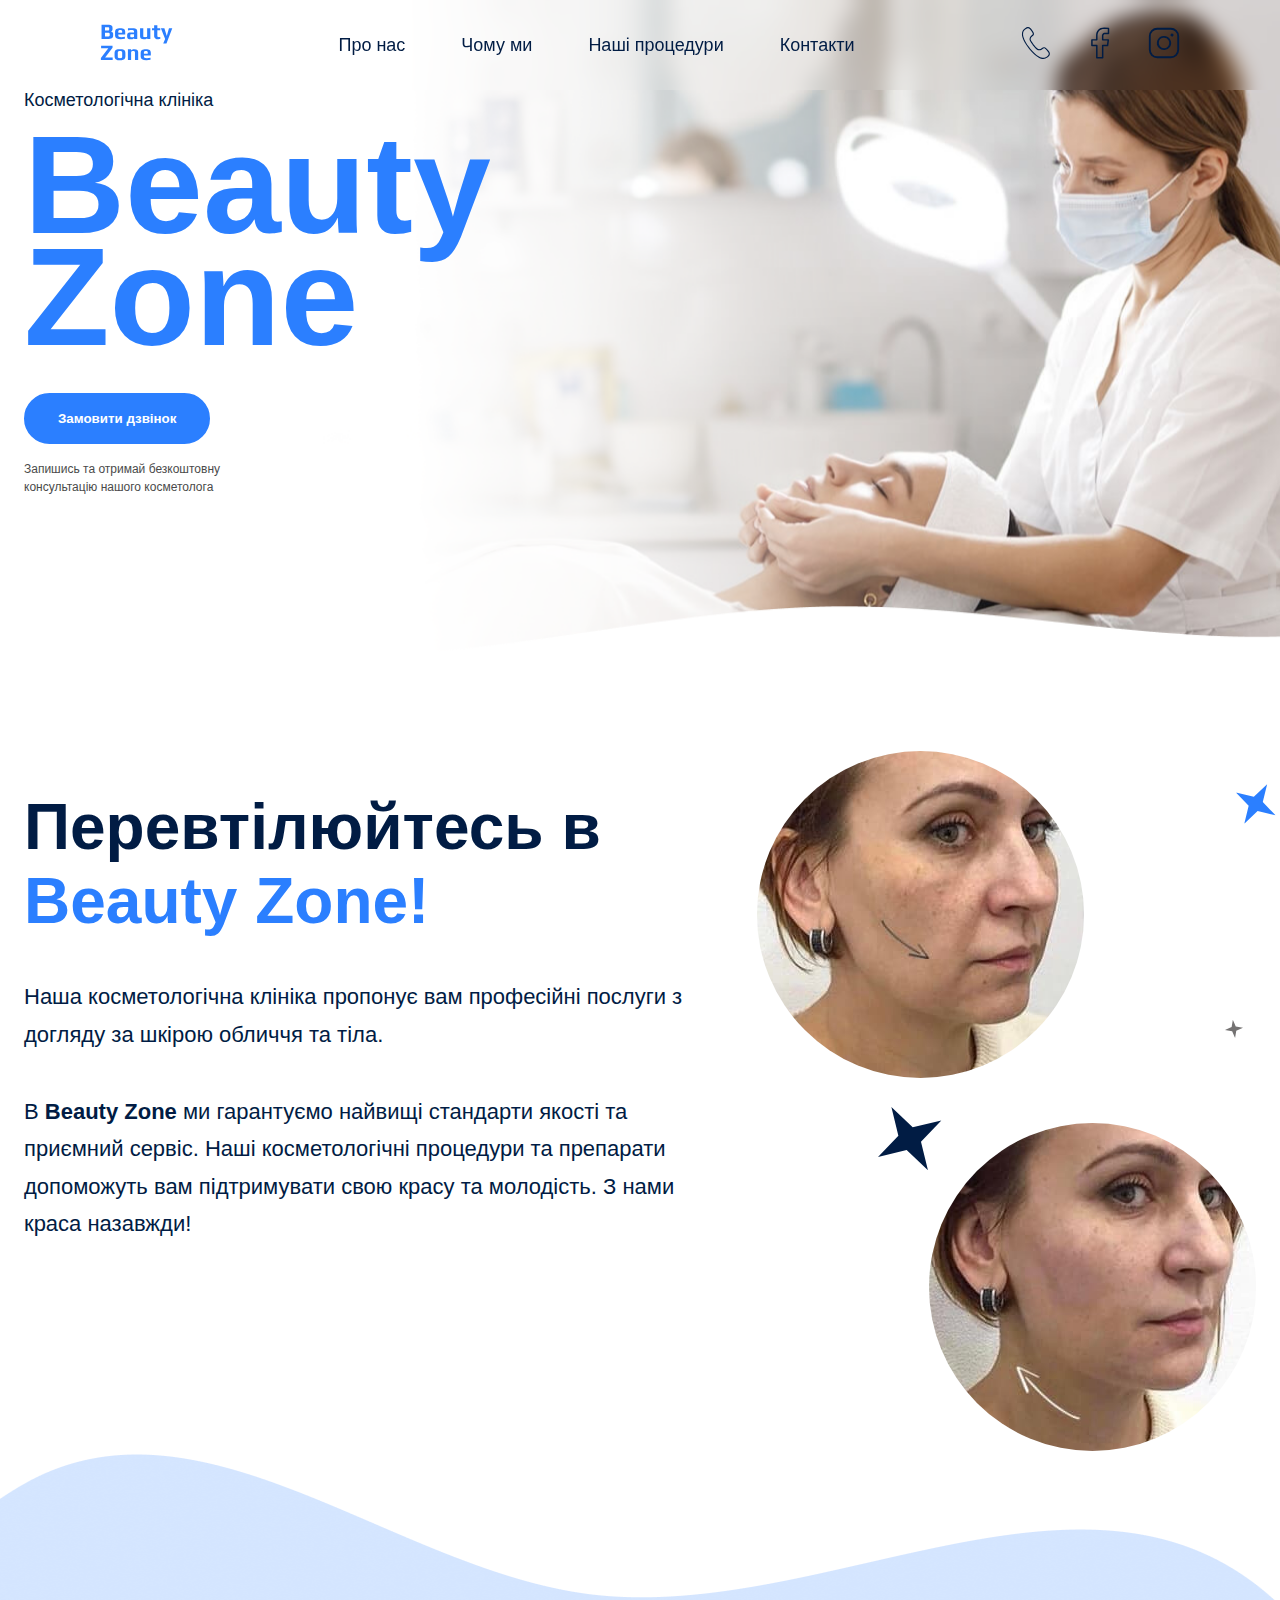
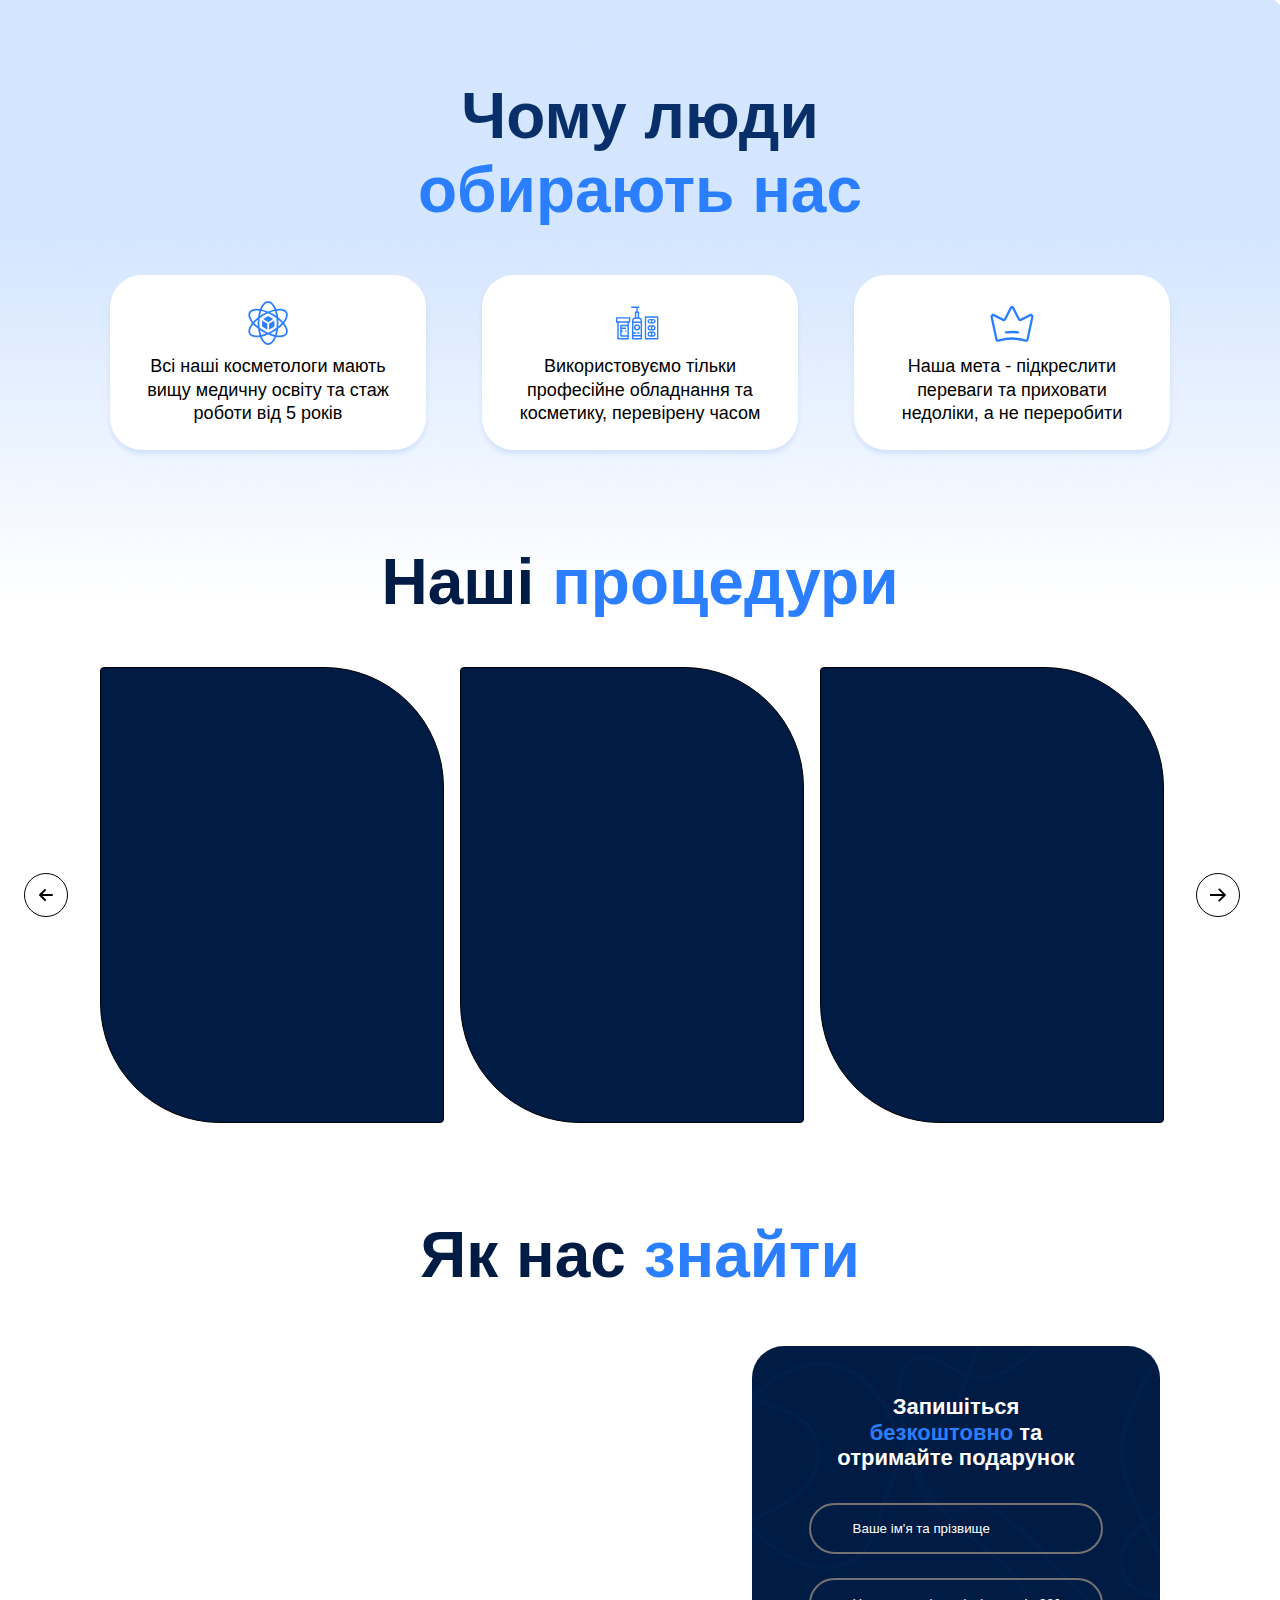
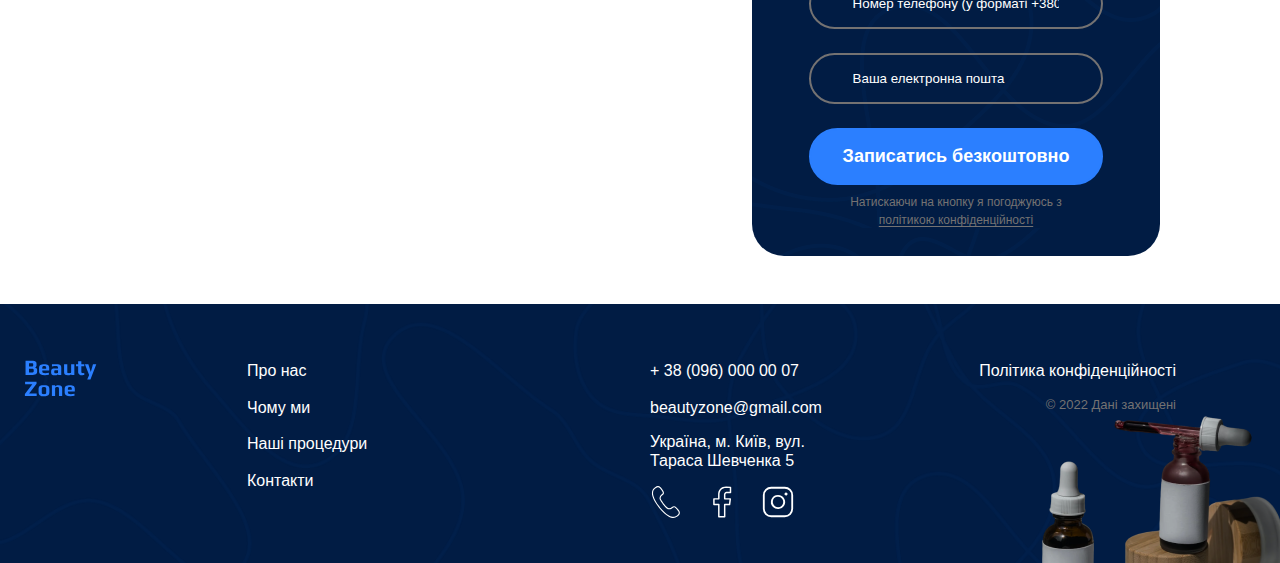
==== commit 8d0a56e6: "small fix" ====
--- a/index.html
+++ b/index.html
@@ -204,12 +204,24 @@
                     id="user-name"
                     name="user-name"
                     placeholder="Ваше ім'я та прізвище"
+                    minlength="2"
+                    maxlength="40"
+                    pattern="^[Є-ЯҐа-їґ]+\s[Є-ЯҐа-їґ]+$"
+                    required
                   />
                 </div>
 
                 <div class="form-field">
                   <label class="form-label hidden" for="user-tel">Телефон</label>
-                  <input class="form-input" type="tel" name="user-tel" id="user-tel" placeholder="Ваш номер телефону" />
+                  <input
+                    class="form-input"
+                    type="tel"
+                    name="user-tel"
+                    id="user-tel"
+                    placeholder="Номер телефону (у форматі +380..........)"
+                    pattern="^\+[0-9]{12}"
+                    required
+                  />
                 </div>
 
                 <div class="form-field">
@@ -220,6 +232,8 @@
                     name="user-mail"
                     id="user-mail"
                     placeholder="Ваша електронна пошта"
+                    pattern="[^@\s]+@[^@\s]+"
+                    required
                   />
                 </div>
 
